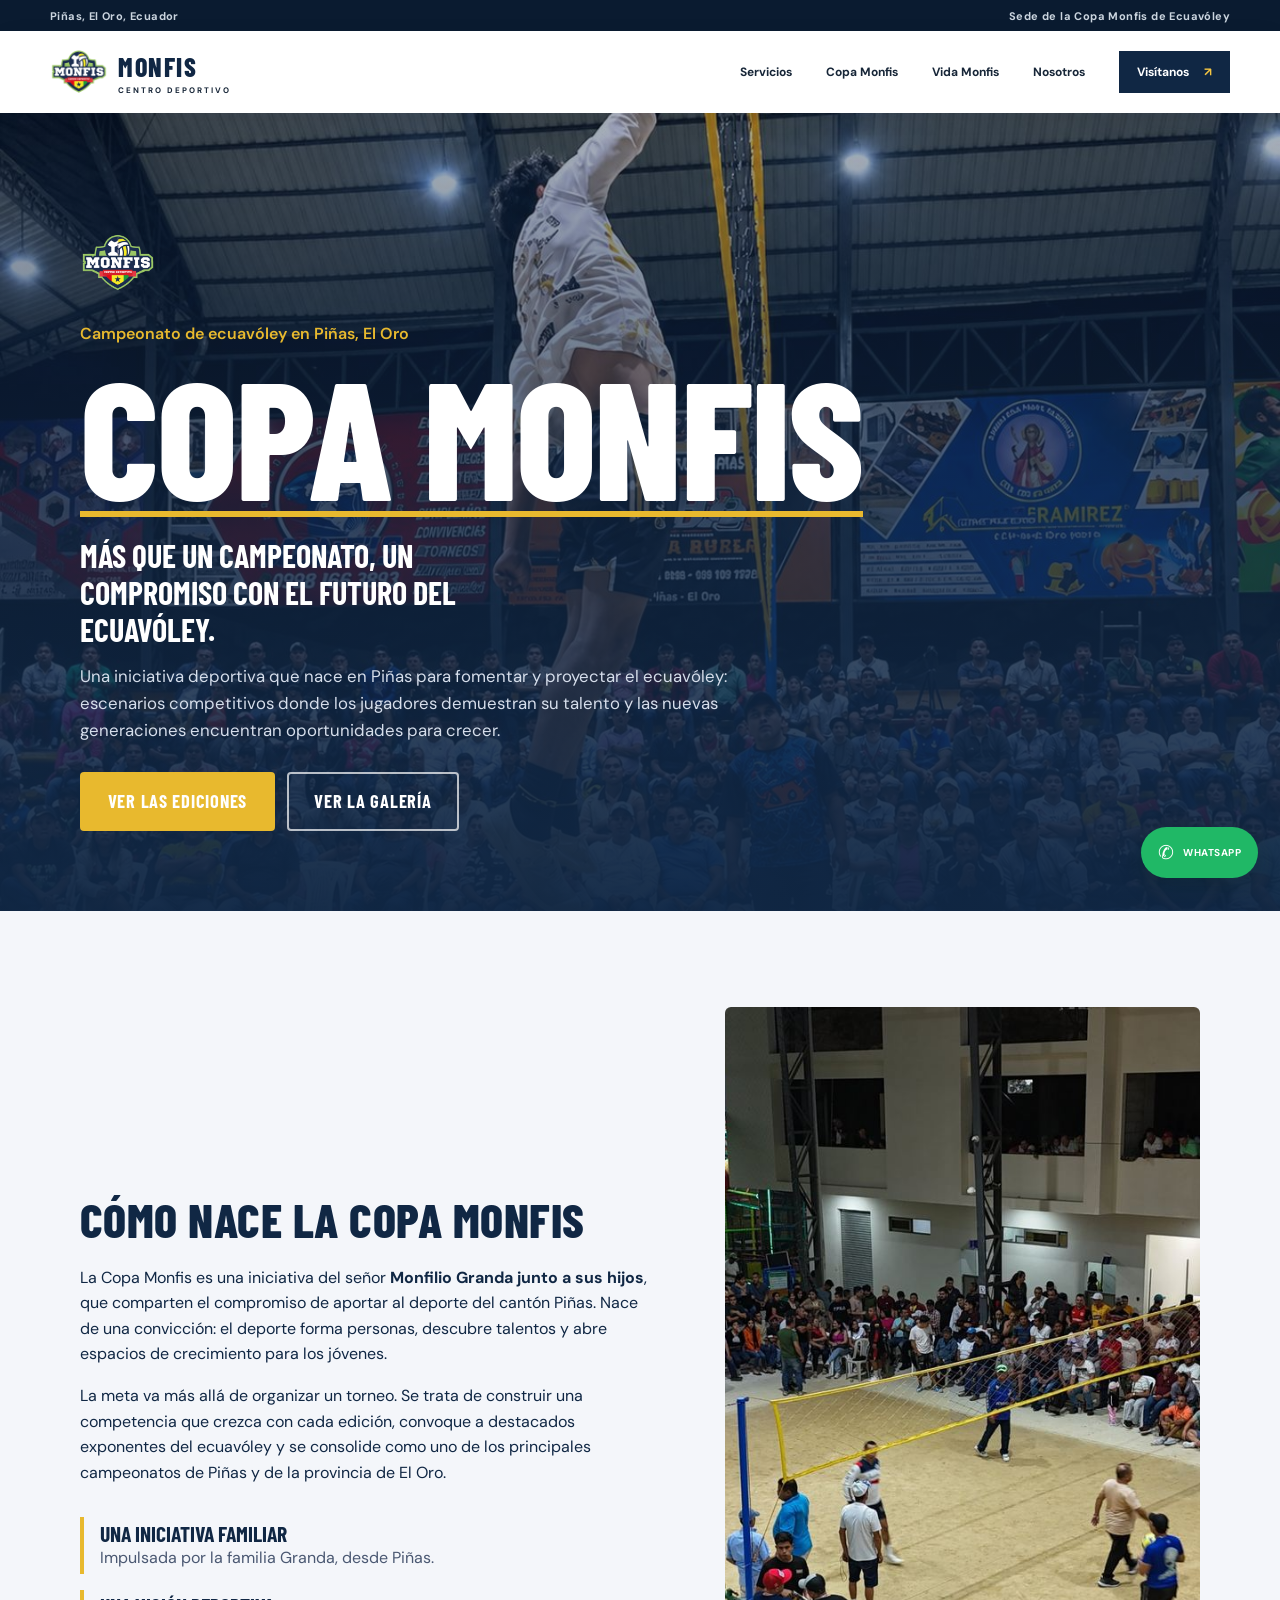
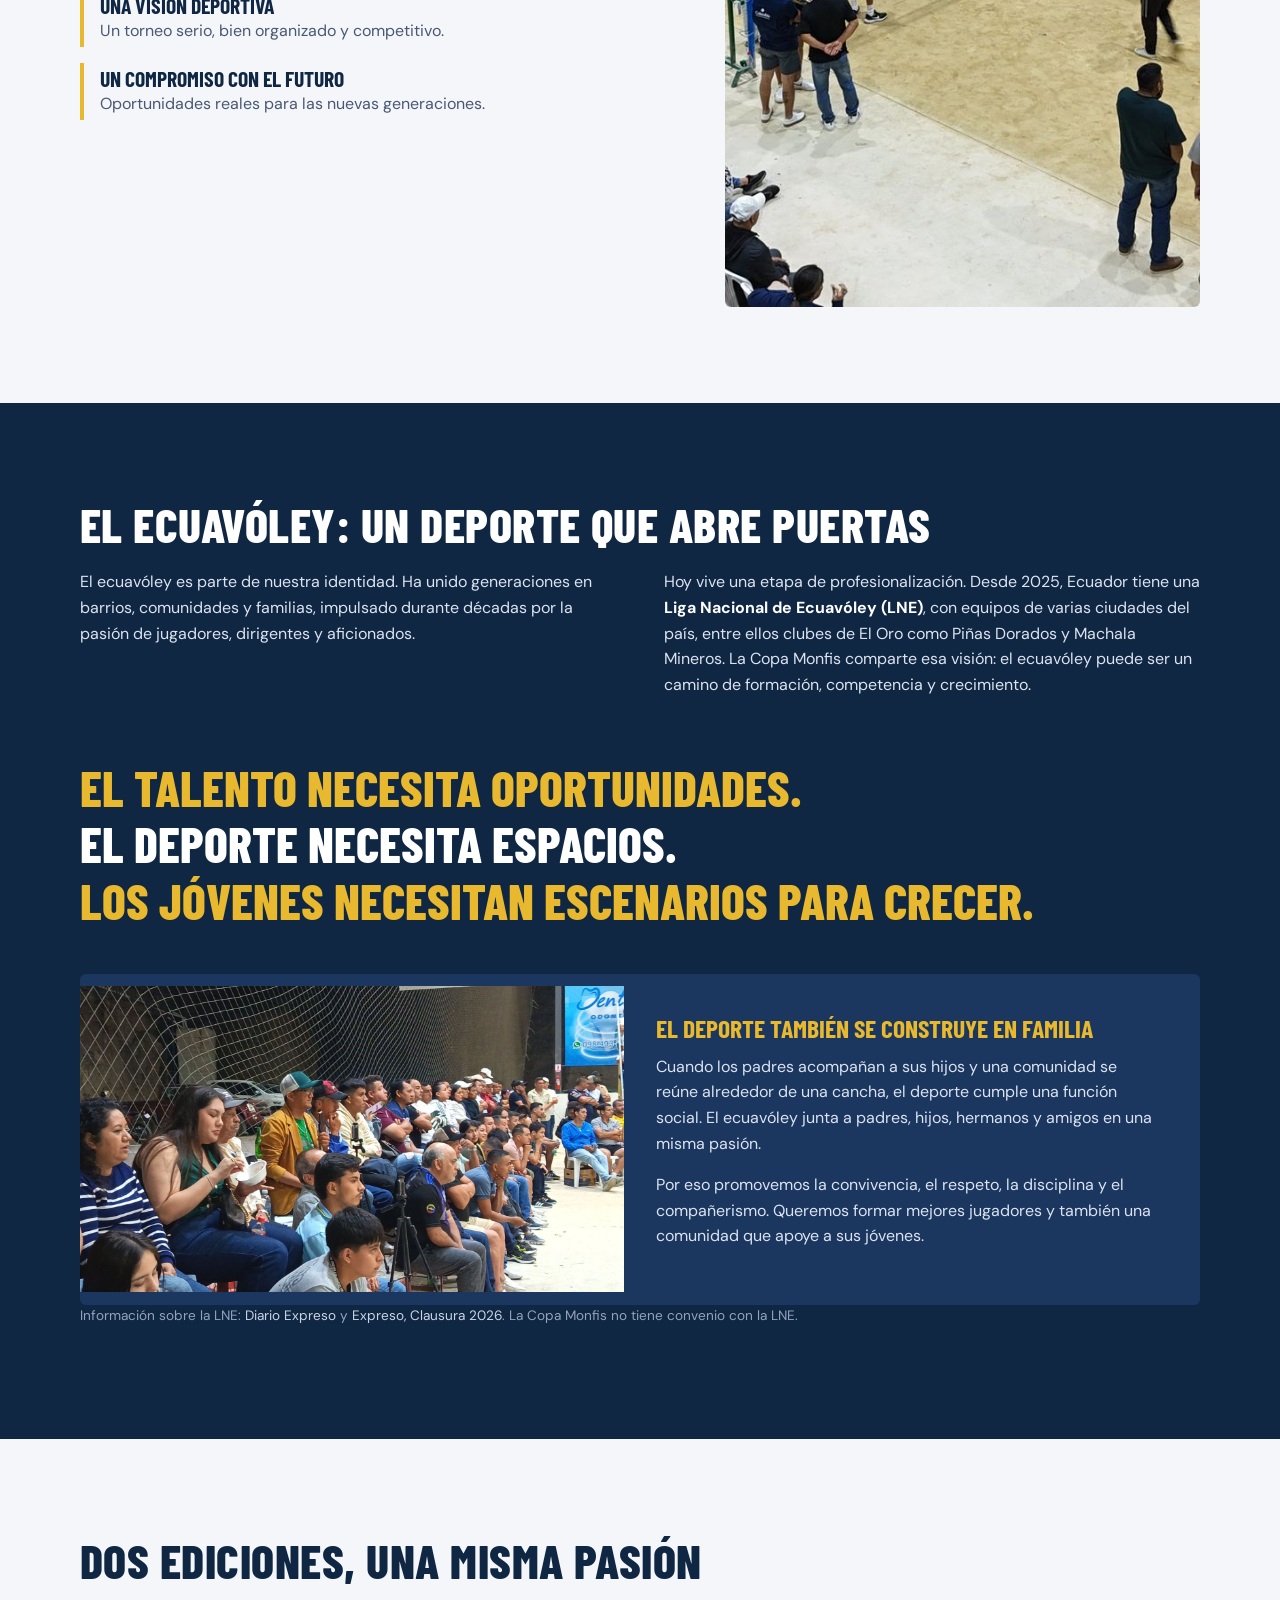
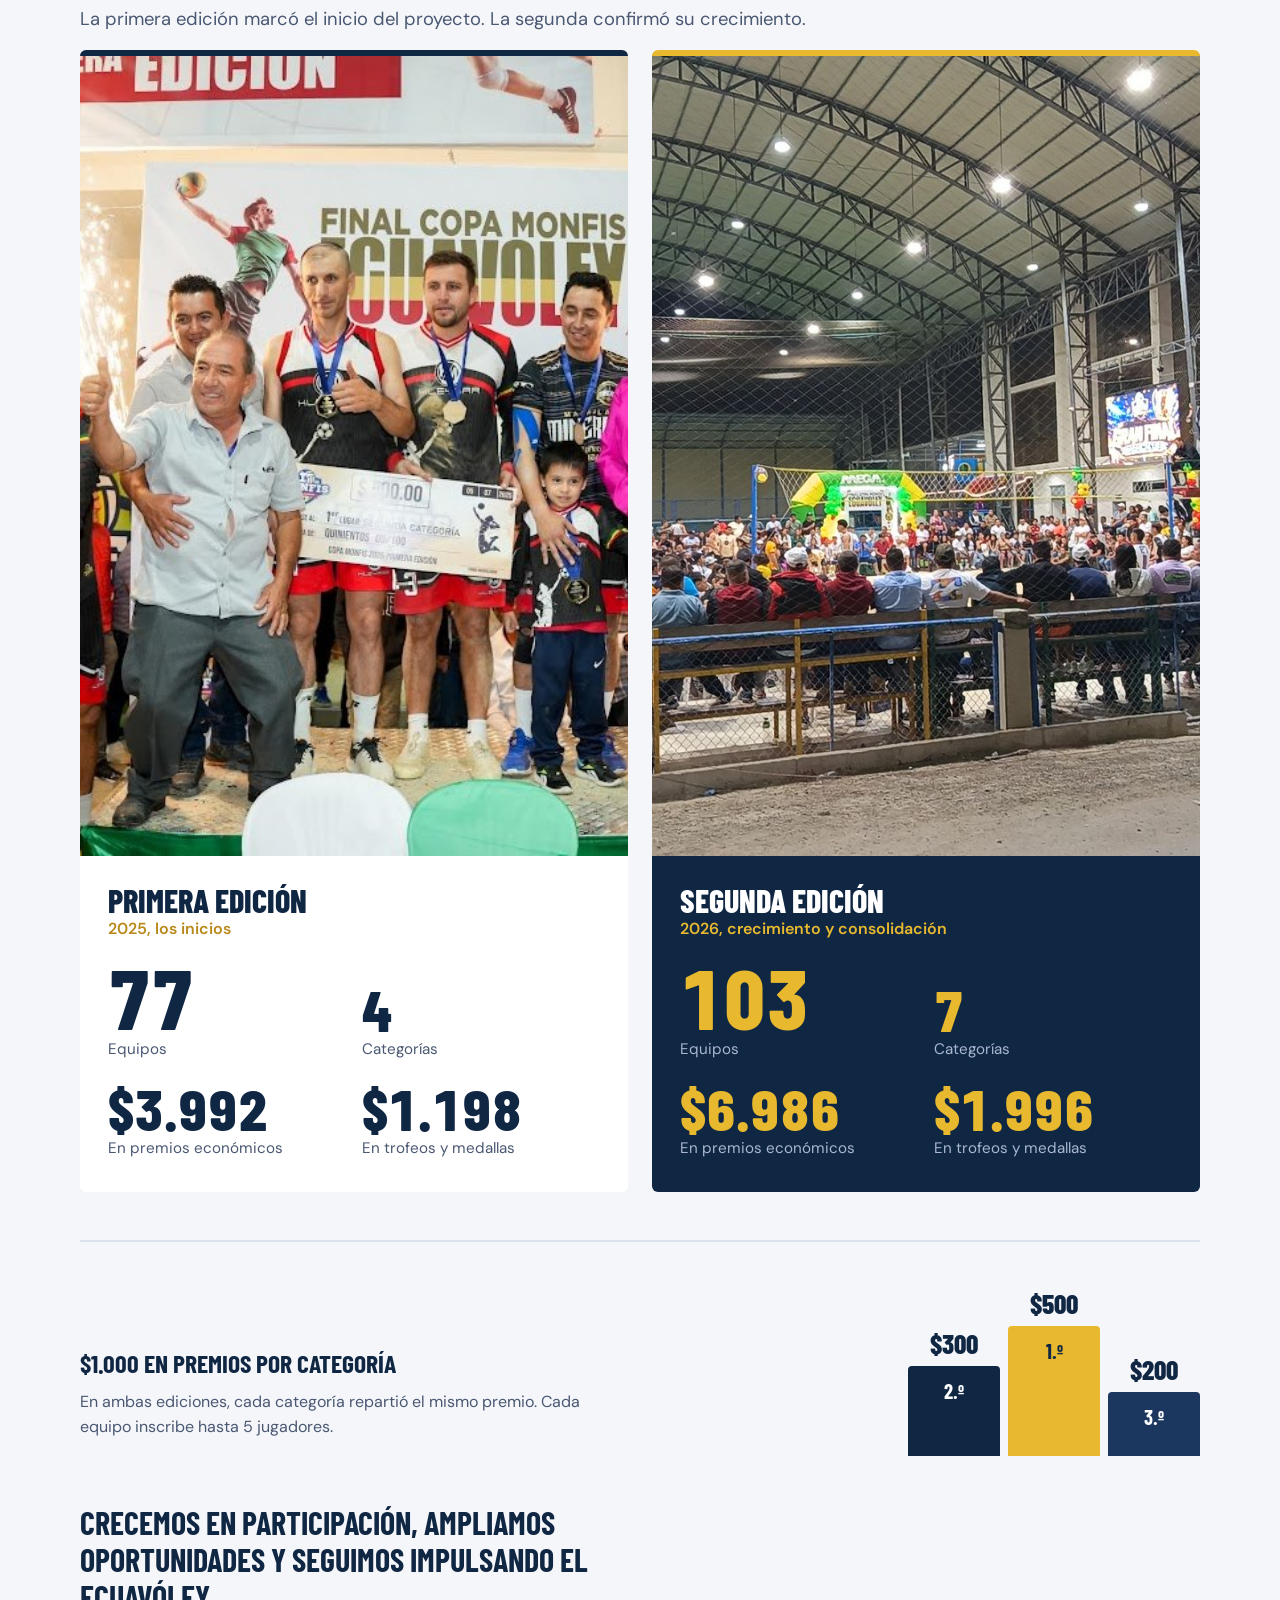
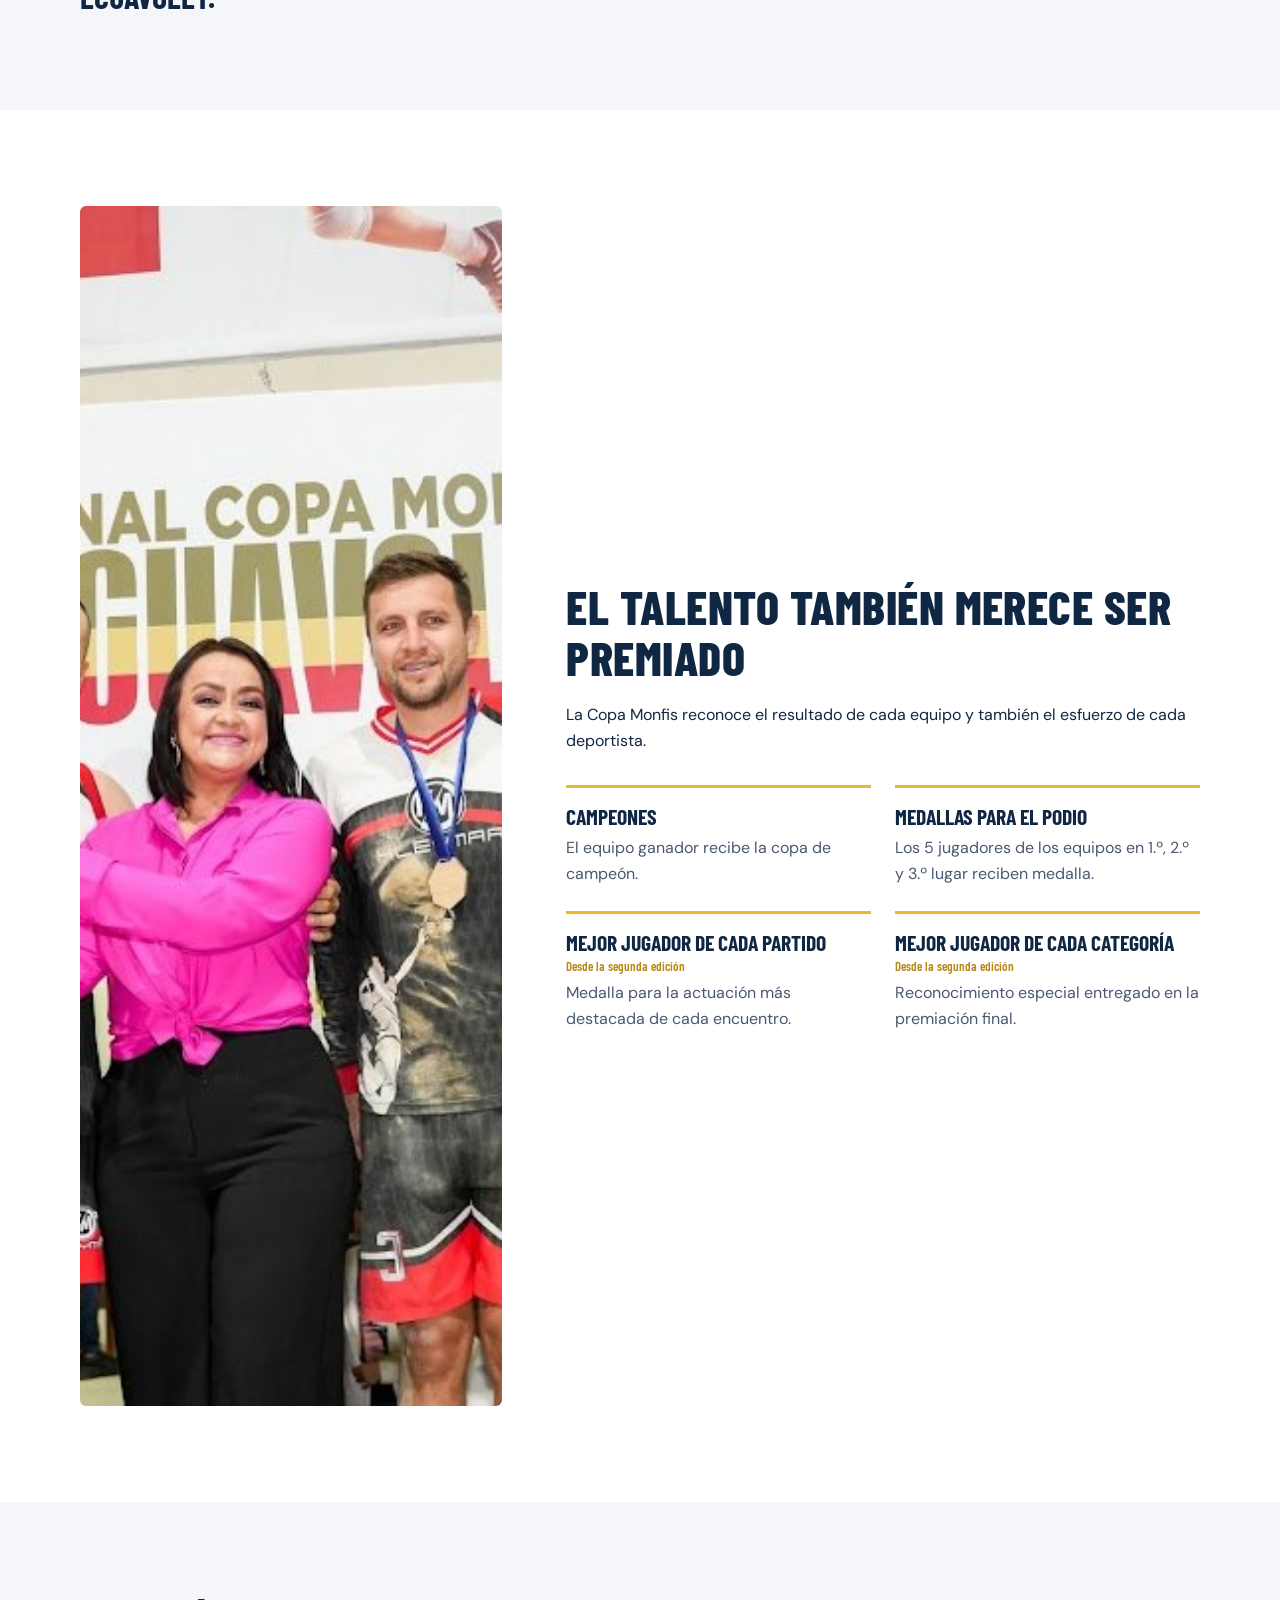
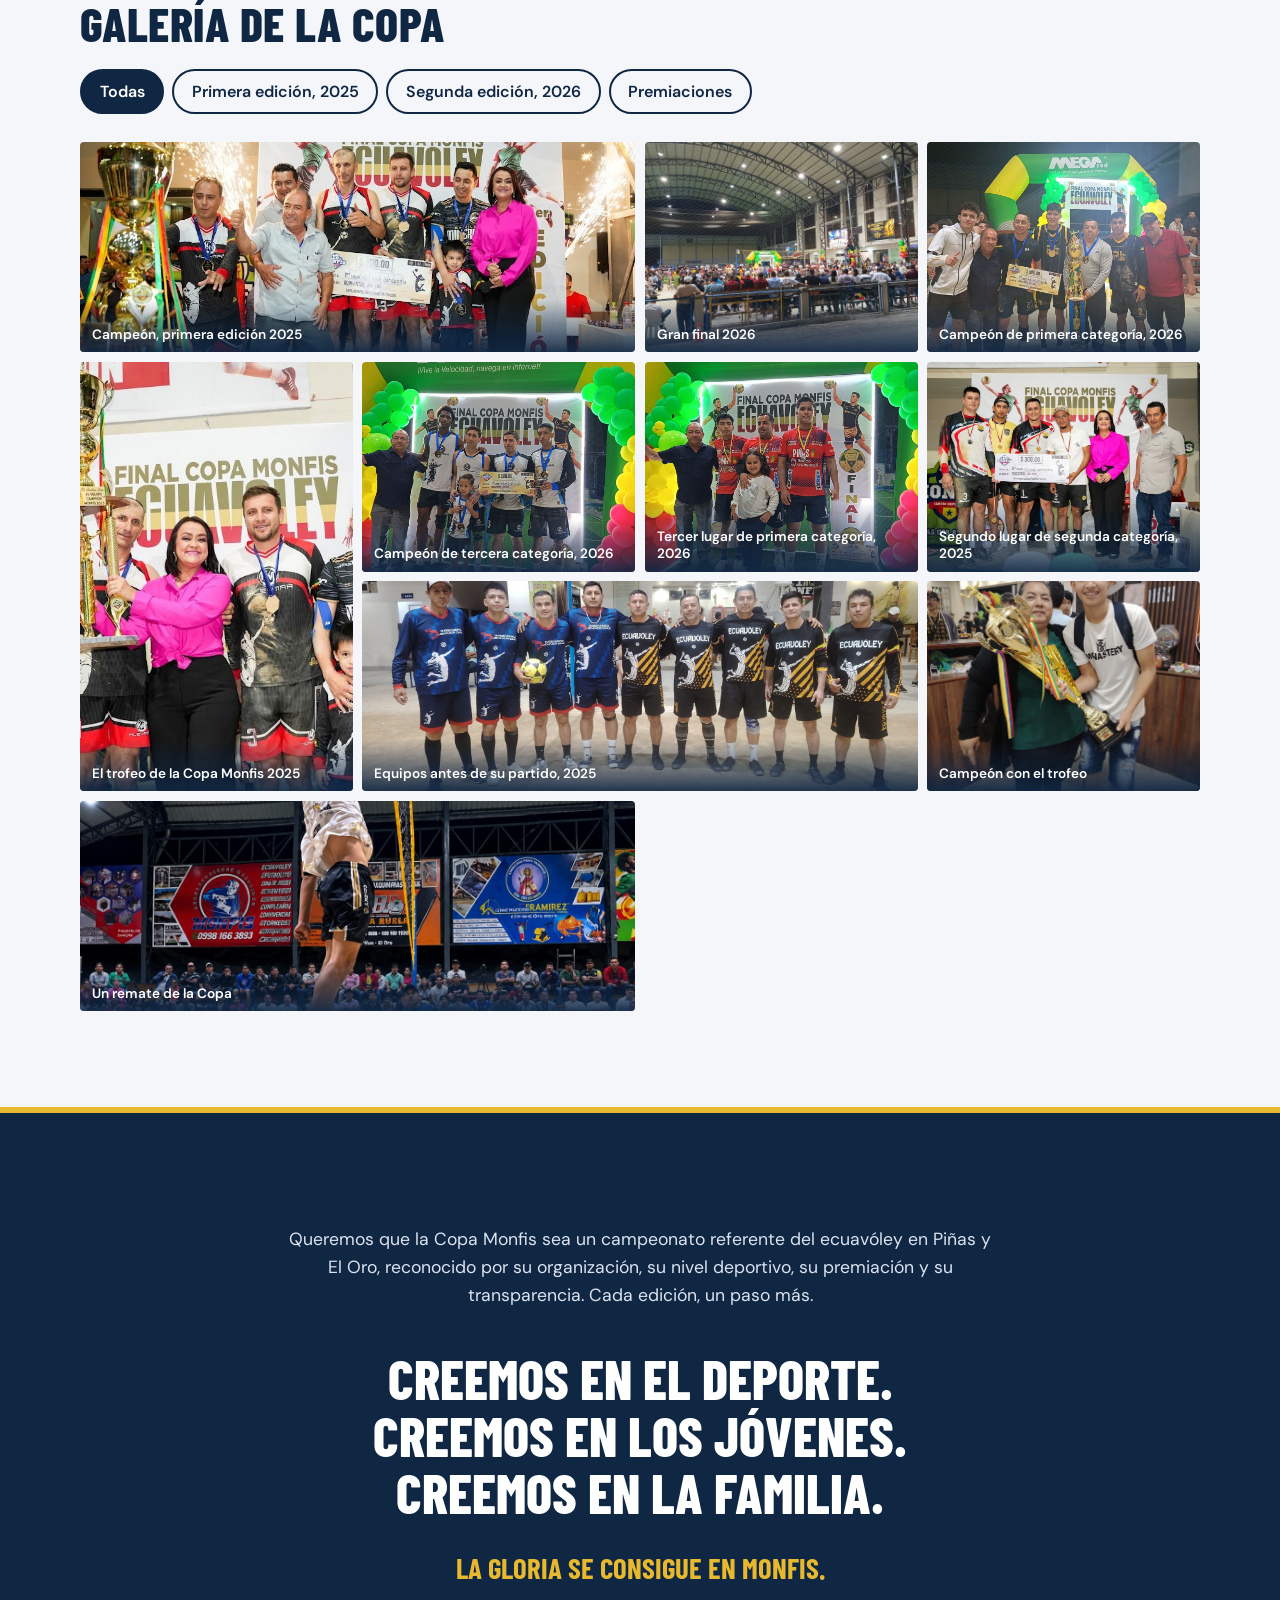
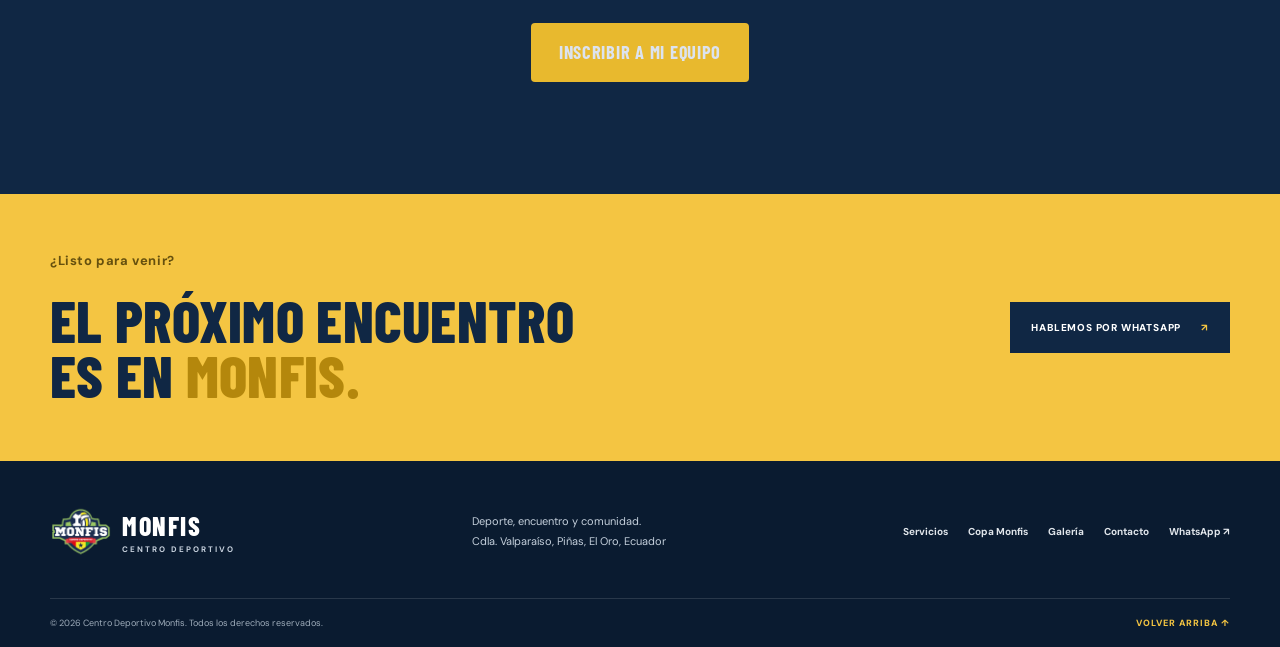
==== copa-monfis.html @ 4ebf6dc3 "Portada con resumen y página propia de la Copa" ====
<!doctype html>
<html lang="es">
<head>
  <meta charset="utf-8">
  <meta name="viewport" content="width=device-width, initial-scale=1">
  <meta name="theme-color" content="#102744">
  <title>Copa Monfis de Ecuavóley | Campeonato de ecuavóley en Piñas, El Oro</title>
  <meta name="description" content="La Copa Monfis es el campeonato de ecuavóley del Centro Deportivo Monfis en Piñas, El Oro: historia, ediciones 2025 y 2026, premios, reconocimientos y galería de campeones.">
  <link rel="canonical" href="https://centrodeportivomonfis.netlify.app/copa-monfis.html">
  <meta property="og:title" content="Copa Monfis de Ecuavóley | Piñas, El Oro">
  <meta property="og:description" content="Más que un campeonato, un compromiso con el futuro del ecuavóley. Historia, ediciones y campeones.">
  <meta property="og:type" content="website">
  <meta property="og:locale" content="es_EC">
  <meta property="og:url" content="https://centrodeportivomonfis.netlify.app/copa-monfis.html">
  <meta property="og:image" content="https://centrodeportivomonfis.netlify.app/assets/og-monfis.jpg">
  <meta property="og:image:width" content="1200">
  <meta property="og:image:height" content="630">
  <meta name="twitter:card" content="summary_large_image">
  <link rel="icon" type="image/png" href="assets/favicon.png">
  <link rel="apple-touch-icon" href="assets/favicon.png">
  <link rel="preconnect" href="https://fonts.googleapis.com">
  <link rel="preconnect" href="https://fonts.gstatic.com" crossorigin>
  <link href="https://fonts.googleapis.com/css2?family=Barlow+Condensed:wght@500;600;700;800&family=DM+Sans:wght@400;500;600;700&display=swap" rel="stylesheet">
  <link rel="stylesheet" href="styles.css">
  <link rel="stylesheet" href="copa.css">
  <script type="application/ld+json">
  {
    "@context": "https://schema.org",
    "@type": "SportsEvent",
    "name": "Copa Monfis de Ecuavóley",
    "sport": "Ecuavóley",
    "url": "https://centrodeportivomonfis.netlify.app/copa-monfis.html",
    "image": "https://centrodeportivomonfis.netlify.app/assets/img/copa-remate.jpg",
    "description": "Campeonato anual de ecuavóley organizado por el Centro Deportivo Monfis en Piñas, El Oro.",
    "organizer": {"@type": "Organization", "name": "Centro Deportivo Monfis", "url": "https://centrodeportivomonfis.netlify.app/"},
    "location": {"@type": "Place", "name": "Centro Deportivo Monfis", "address": {"@type": "PostalAddress", "streetAddress": "Cdla. Valparaíso", "addressLocality": "Piñas", "addressRegion": "El Oro", "addressCountry": "EC"}}
  }
  </script>
</head>
<body>
  <div class="topline"><span>Piñas, El Oro, Ecuador</span><span>Sede de la Copa Monfis de Ecuavóley</span></div>
  <header class="header" id="inicio">
    <a class="brand" href="index.html" aria-label="Centro Deportivo Monfis, inicio">
      <img class="brand-logo" src="assets/logo-monfis.png" alt="Logotipo del Centro Deportivo Monfis" width="58" height="58">
      <span class="brand-copy"><strong>MONFIS</strong><small>CENTRO DEPORTIVO</small></span>
    </a>
    <button class="menu-toggle" aria-label="Abrir menú" aria-expanded="false">☰</button>
    <nav class="nav" aria-label="Navegación principal">
      <a href="index.html#servicios">Servicios</a><a href="copa-monfis.html" aria-current="page">Copa Monfis</a><a href="index.html#galeria">Vida Monfis</a><a href="index.html#nosotros">Nosotros</a><a href="index.html#contacto" class="nav-cta">Visítanos <span>↗</span></a>
    </nav>
  </header>

  <main>
    <!-- =========================================================
         SECCIÓN COPA MONFIS  (reemplaza la sección Copa actual)
         Todo usa clases "cm-" para no chocar con el resto del sitio.
         ========================================================= -->
    <section id="copa" class="cm" aria-labelledby="cm-titulo">

      <!-- PORTADA -->
      <header class="cm-hero">
        <img class="cm-hero__bg" src="assets/img/copa-remate.jpg" alt="Jugador rematando en la Copa Monfis de Ecuavóley" width="1600" height="900" fetchpriority="high">
        <div class="cm-hero__inner cm-wrap">
          <img class="cm-hero__logo" src="assets/logo-monfis.png" alt="Logotipo del Centro Deportivo Monfis" width="96" height="96">
          <p class="cm-hero__place">Campeonato de ecuavóley en Piñas, El Oro</p>
          <h1 id="cm-titulo" class="cm-hero__title">Copa Monfis</h1>
          <p class="cm-hero__motto">Más que un campeonato, un compromiso con el futuro del ecuavóley.</p>
          <p class="cm-hero__intro">Una iniciativa deportiva que nace en Piñas para fomentar y proyectar el ecuavóley: escenarios competitivos donde los jugadores demuestran su talento y las nuevas generaciones encuentran oportunidades para crecer.</p>
          <div class="cm-hero__actions">
            <a class="cm-btn cm-btn--gold" href="#cm-ediciones">Ver las ediciones</a>
            <a class="cm-btn cm-btn--ghost" href="#cm-galeria">Ver la galería</a>
          </div>
        </div>
      </header>

      <!-- NUESTRA HISTORIA -->
      <div class="cm-block cm-block--light">
        <div class="cm-wrap cm-split">
          <div class="cm-split__text">
            <h3 class="cm-h3">Cómo nace la Copa Monfis</h3>
            <p>La Copa Monfis es una iniciativa del señor <strong>Monfilio Granda junto a sus hijos</strong>, que comparten el compromiso de aportar al deporte del cantón Piñas. Nace de una convicción: el deporte forma personas, descubre talentos y abre espacios de crecimiento para los jóvenes.</p>
            <p>La meta va más allá de organizar un torneo. Se trata de construir una competencia que crezca con cada edición, convoque a destacados exponentes del ecuavóley y se consolide como uno de los principales campeonatos de Piñas y de la provincia de El Oro.</p>
            <ul class="cm-pillars">
              <li><span class="cm-pillars__t">Una iniciativa familiar</span>Impulsada por la familia Granda, desde Piñas.</li>
              <li><span class="cm-pillars__t">Una visión deportiva</span>Un torneo serio, bien organizado y competitivo.</li>
              <li><span class="cm-pillars__t">Un compromiso con el futuro</span>Oportunidades reales para las nuevas generaciones.</li>
            </ul>
          </div>
          <figure class="cm-split__media">
            <img src="assets/img/galeria-dron-cancha.jpg" alt="Vista aérea de la cancha del Centro Deportivo Monfis" loading="lazy" width="1200" height="900">
          </figure>
        </div>
      </div>

      <!-- ECUAVÓLEY Y FAMILIA -->
      <div class="cm-block cm-block--navy">
        <div class="cm-wrap">
          <h3 class="cm-h3 cm-h3--onnavy">El ecuavóley: un deporte que abre puertas</h3>
          <div class="cm-cols">
            <p>El ecuavóley es parte de nuestra identidad. Ha unido generaciones en barrios, comunidades y familias, impulsado durante décadas por la pasión de jugadores, dirigentes y aficionados.</p>
            <p>Hoy vive una etapa de profesionalización. Desde 2025, Ecuador tiene una <strong>Liga Nacional de Ecuavóley (LNE)</strong>, con equipos de varias ciudades del país, entre ellos clubes de El Oro como Piñas Dorados y Machala Mineros. La Copa Monfis comparte esa visión: el ecuavóley puede ser un camino de formación, competencia y crecimiento.</p>
          </div>
          <ul class="cm-claims">
            <li>El talento necesita oportunidades.</li>
            <li>El deporte necesita espacios.</li>
            <li>Los jóvenes necesitan escenarios para crecer.</li>
          </ul>

          <div class="cm-family">
            <figure class="cm-family__media">
              <img src="assets/img/vida-hinchas-primera-fila.jpg" alt="Hinchas en primera fila siguiendo atentos la final" loading="lazy" width="1200" height="800">
            </figure>
            <div class="cm-family__text">
              <h4 class="cm-h4">El deporte también se construye en familia</h4>
              <p>Cuando los padres acompañan a sus hijos y una comunidad se reúne alrededor de una cancha, el deporte cumple una función social. El ecuavóley junta a padres, hijos, hermanos y amigos en una misma pasión.</p>
              <p>Por eso promovemos la convivencia, el respeto, la disciplina y el compañerismo. Queremos formar mejores jugadores y también una comunidad que apoye a sus jóvenes.</p>
            </div>
          </div>

          <p class="cm-sources">Información sobre la LNE: <a href="https://www.expreso.ec/deportes/primera-edicion-liga-nacional-ecuavoley-inicia-16-equipos-competencia-244273.html" target="_blank" rel="noopener">Diario Expreso</a> y <a href="https://www.expreso.ec/deportes/liga-nacional-ecuavoley-jueves-inicia-torneo-clausura-2026-machala-290887.html" target="_blank" rel="noopener">Expreso, Clausura 2026</a>. La Copa Monfis no tiene convenio con la LNE.</p>
        </div>
      </div>

      <!-- EDICIONES Y CRECIMIENTO -->
      <div class="cm-block cm-block--light" id="cm-ediciones">
        <div class="cm-wrap">
          <h3 class="cm-h3">Dos ediciones, una misma pasión</h3>
          <p class="cm-lede">La primera edición marcó el inicio del proyecto. La segunda confirmó su crecimiento.</p>

          <div class="cm-board">
            <article class="cm-ed">
              <img class="cm-ed__img" src="assets/img/copa2025-campeon.jpg" alt="Equipo campeón de la primera edición celebrando con el cheque de 500 dólares" loading="lazy" width="1200" height="800">
              <div class="cm-ed__body">
                <h4 class="cm-ed__name">Primera edición</h4>
                <p class="cm-ed__tag">2025, los inicios</p>
                <dl class="cm-stats">
                  <div><dt>Equipos</dt><dd data-count="77">77</dd></div>
                  <div><dt>Categorías</dt><dd data-count="4">4</dd></div>
                  <div><dt>En premios económicos</dt><dd data-count="4000" data-prefix="$">$4.000</dd></div>
                  <div><dt>En trofeos y medallas</dt><dd data-count="1200" data-prefix="$">$1.200</dd></div>
                </dl>
              </div>
            </article>

            <article class="cm-ed cm-ed--second">
              <img class="cm-ed__img" src="assets/img/vida-gran-final-2026.jpg" alt="Tribunas llenas en la gran final de la Copa Monfis 2026" loading="lazy" width="1200" height="800">
              <div class="cm-ed__body">
                <h4 class="cm-ed__name">Segunda edición</h4>
                <p class="cm-ed__tag">2026, crecimiento y consolidación</p>
                <dl class="cm-stats">
                  <div><dt>Equipos</dt><dd data-count="103">103</dd></div>
                  <div><dt>Categorías</dt><dd data-count="7">7</dd></div>
                  <div><dt>En premios económicos</dt><dd data-count="7000" data-prefix="$">$7.000</dd></div>
                  <div><dt>En trofeos y medallas</dt><dd data-count="2000" data-prefix="$">$2.000</dd></div>
                </dl>
              </div>
            </article>
          </div>

          <div class="cm-prize">
            <div class="cm-prize__text">
              <h4 class="cm-h4">$1.000 en premios por categoría</h4>
              <p>En ambas ediciones, cada categoría repartió el mismo premio. Cada equipo inscribe hasta 5 jugadores.</p>
            </div>
            <ol class="cm-podium" aria-label="Premios por categoría">
              <li class="cm-podium__2"><span class="cm-podium__amt">$300</span><span class="cm-podium__bar">2.º</span></li>
              <li class="cm-podium__1"><span class="cm-podium__amt">$500</span><span class="cm-podium__bar">1.º</span></li>
              <li class="cm-podium__3"><span class="cm-podium__amt">$200</span><span class="cm-podium__bar">3.º</span></li>
            </ol>
          </div>

          <p class="cm-closing-line">Crecemos en participación, ampliamos oportunidades y seguimos impulsando el ecuavóley.</p>
        </div>
      </div>

      <!-- RECONOCIMIENTOS -->
      <div class="cm-block cm-block--white">
        <div class="cm-wrap cm-split cm-split--rev">
          <figure class="cm-split__media">
            <img src="assets/img/copa2025-trofeo.jpg" alt="Campeones de la primera edición levantando el trofeo de la Copa Monfis" loading="lazy" width="1000" height="1200">
          </figure>
          <div class="cm-split__text">
            <h3 class="cm-h3">El talento también merece ser premiado</h3>
            <p>La Copa Monfis reconoce el resultado de cada equipo y también el esfuerzo de cada deportista.</p>
            <ul class="cm-awards">
              <li><h4>Campeones</h4><p>El equipo ganador recibe la copa de campeón.</p></li>
              <li><h4>Medallas para el podio</h4><p>Los 5 jugadores de los equipos en 1.º, 2.º y 3.º lugar reciben medalla.</p></li>
              <li><h4>Mejor jugador de cada partido <span class="cm-new">Desde la segunda edición</span></h4><p>Medalla para la actuación más destacada de cada encuentro.</p></li>
              <li><h4>Mejor jugador de cada categoría <span class="cm-new">Desde la segunda edición</span></h4><p>Reconocimiento especial entregado en la premiación final.</p></li>
            </ul>
          </div>
        </div>
      </div>

      <!-- GALERÍA -->
      <div class="cm-block cm-block--light" id="cm-galeria">
        <div class="cm-wrap">
          <h3 class="cm-h3">Galería de la Copa</h3>
          <div class="cm-filters" role="group" aria-label="Filtrar fotos">
            <button type="button" class="cm-filter is-active" data-filter="todas" aria-pressed="true">Todas</button>
            <button type="button" class="cm-filter" data-filter="primera" aria-pressed="false">Primera edición, 2025</button>
            <button type="button" class="cm-filter" data-filter="segunda" aria-pressed="false">Segunda edición, 2026</button>
            <button type="button" class="cm-filter" data-filter="premiacion" aria-pressed="false">Premiaciones</button>
          </div>
          <ul class="cm-gallery">
            <li data-tags="primera premiacion" class="cm-g--wide"><button type="button" class="cm-g"><img src="assets/img/copa2025-campeon.jpg" alt="Equipo campeón de la primera edición celebrando con el cheque de 500 dólares" loading="lazy"><span class="cm-g__cap">Campeón, primera edición 2025</span></button></li>
            <li data-tags="segunda"><button type="button" class="cm-g"><img src="assets/img/vida-gran-final-2026.jpg" alt="Tribunas llenas en la gran final de la Copa Monfis 2026" loading="lazy"><span class="cm-g__cap">Gran final 2026</span></button></li>
            <li data-tags="segunda premiacion"><button type="button" class="cm-g"><img src="assets/img/copa-campeon-primera.jpg" alt="Equipo campeón de primera categoría con el trofeo y el premio de 500 dólares" loading="lazy"><span class="cm-g__cap">Campeón de primera categoría, 2026</span></button></li>
            <li data-tags="primera premiacion" class="cm-g--tall"><button type="button" class="cm-g"><img src="assets/img/copa2025-trofeo.jpg" alt="Campeones de la primera edición levantando el trofeo de la Copa Monfis" loading="lazy"><span class="cm-g__cap">El trofeo de la Copa Monfis 2025</span></button></li>
            <li data-tags="segunda premiacion"><button type="button" class="cm-g"><img src="assets/img/copa-campeon-tercera.jpg" alt="Equipo campeón de tercera categoría con medallas y premio" loading="lazy"><span class="cm-g__cap">Campeón de tercera categoría, 2026</span></button></li>
            <li data-tags="segunda premiacion"><button type="button" class="cm-g"><img src="assets/img/copa-tercer-lugar.jpg" alt="Equipo de tercer lugar de primera categoría con sus medallas" loading="lazy"><span class="cm-g__cap">Tercer lugar de primera categoría, 2026</span></button></li>
            <li data-tags="primera premiacion"><button type="button" class="cm-g"><img src="assets/img/copa2025-segundo-segunda.jpg" alt="Equipo de segundo lugar de segunda categoría con su premio de 300 dólares" loading="lazy"><span class="cm-g__cap">Segundo lugar de segunda categoría, 2025</span></button></li>
            <li data-tags="primera" class="cm-g--wide"><button type="button" class="cm-g"><img src="assets/img/galeria-equipos.jpg" alt="Dos equipos de ecuavóley posando antes de su partido en la primera edición de la Copa Monfis" loading="lazy"><span class="cm-g__cap">Equipos antes de su partido, 2025</span></button></li>
            <li data-tags="premiacion"><button type="button" class="cm-g"><img src="assets/img/galeria-trofeo.jpg" alt="Campeón celebrando con el trofeo de la Copa Monfis" loading="lazy"><span class="cm-g__cap">Campeón con el trofeo</span></button></li>
            <li data-tags="" class="cm-g--wide"><button type="button" class="cm-g"><img src="assets/img/copa-remate.jpg" alt="Jugador rematando en la Copa Monfis de Ecuavóley" loading="lazy"><span class="cm-g__cap">Un remate de la Copa</span></button></li>
          </ul>
        </div>
      </div>

      <!-- VISIÓN Y CIERRE -->
      <footer class="cm-end">
        <div class="cm-wrap">
          <p class="cm-end__vision">Queremos que la Copa Monfis sea un campeonato referente del ecuavóley en Piñas y El Oro, reconocido por su organización, su nivel deportivo, su premiación y su transparencia. Cada edición, un paso más.</p>
          <p class="cm-end__creed"><span>Creemos en el deporte.</span> <span>Creemos en los jóvenes.</span> <span>Creemos en la familia.</span></p>
          <p class="cm-end__tagline">La gloria se consigue en Monfis.</p>
          <a class="cm-btn cm-btn--gold" href="https://wa.me/593988308798?text=Hola%20Monfis%2C%20quiero%20inscribir%20a%20mi%20equipo%20en%20la%20pr%C3%B3xima%20Copa%20Monfis%20de%20Ecuav%C3%B3ley." target="_blank" rel="noopener">Inscribir a mi equipo</a>
        </div>
      </footer>

      <!-- Visor de fotos -->
      <dialog class="cm-lightbox" aria-label="Foto ampliada">
        <img class="cm-lightbox__img" src="" alt="">
        <p class="cm-lightbox__cap"></p>
        <button type="button" class="cm-lb-btn cm-lb-close" aria-label="Cerrar">&times;</button>
        <button type="button" class="cm-lb-btn cm-lb-prev" aria-label="Foto anterior">&#8249;</button>
        <button type="button" class="cm-lb-btn cm-lb-next" aria-label="Foto siguiente">&#8250;</button>
      </dialog>
    </section>
    <!-- ============ FIN SECCIÓN COPA MONFIS ============ -->


    <section class="cta-strip"><div class="wrap cta-inner"><div><div class="section-kicker">¿Listo para venir?</div><h2>EL PRÓXIMO ENCUENTRO<br>ES EN <em>MONFIS.</em></h2></div><a class="btn btn-dark" href="https://wa.me/593988308798?text=Hola%20Monfis%2C%20quiero%20planificar%20mi%20visita." target="_blank" rel="noopener">HABLEMOS POR WHATSAPP <span>↗</span></a></div></section>

  </main>

  <footer class="footer"><div class="footer-main wrap"><a class="brand brand-footer" href="index.html"><img class="brand-logo" src="assets/logo-monfis.png" alt="Logotipo del Centro Deportivo Monfis" width="62" height="62"><span class="brand-copy"><strong>MONFIS</strong><small>CENTRO DEPORTIVO</small></span></a><p>Deporte, encuentro y comunidad.<br>Cdla. Valparaíso, Piñas, El Oro, Ecuador</p><div class="footer-links"><a href="index.html#servicios">Servicios</a><a href="copa-monfis.html">Copa Monfis</a><a href="index.html#galeria">Galería</a><a href="index.html#contacto">Contacto</a><a href="https://wa.me/593988308798" target="_blank" rel="noopener">WhatsApp ↗</a></div></div><div class="footer-bottom wrap"><span>© <span id="year">2026</span> Centro Deportivo Monfis. Todos los derechos reservados.</span><a href="#inicio">VOLVER ARRIBA ↑</a></div></footer>
  <a class="floating-whatsapp" href="https://wa.me/593988308798?text=Hola%20Monfis%2C%20quiero%20informaci%C3%B3n." target="_blank" rel="noopener" aria-label="Escribir a Monfis por WhatsApp"><span>✆</span><b>WHATSAPP</b></a>

  <dialog class="lightbox" aria-label="Foto ampliada">
    <img src="" alt="">
    <button class="lb-close" aria-label="Cerrar">×</button>
    <button class="lb-prev" aria-label="Foto anterior">‹</button>
    <button class="lb-next" aria-label="Foto siguiente">›</button>
  </dialog>
  <script src="script.js"></script>
  <script src="copa.js"></script>
</body>
</html>
---- styles.css ----
:root{--navy:#102744;--navy2:#0a1b30;--yellow:#f4c542;--cream:#f4f2ec;--ink:#172638;--muted:#66717c;--white:#fff;--line:#d9dcd9;--display:"Barlow Condensed",Impact,sans-serif;--body:"DM Sans",Arial,sans-serif}
*{box-sizing:border-box}html{scroll-behavior:smooth;scroll-padding-top:88px}body{margin:0;font-family:var(--body);color:var(--ink);background:var(--cream)}a{color:inherit;text-decoration:none}button{font:inherit}.wrap{width:min(1180px,calc(100% - 48px));margin-inline:auto}.topline{height:31px;padding:0 max(24px,calc((100% - 1180px)/2));background:var(--navy2);color:#cbd5df;display:flex;align-items:center;justify-content:space-between;font-size:9px;letter-spacing:1.6px;font-weight:700}.header{height:82px;padding:0 max(24px,calc((100% - 1180px)/2));display:flex;align-items:center;justify-content:space-between;background:#fff;position:sticky;top:0;z-index:20;box-shadow:0 5px 25px #1027440a}.brand{display:flex;align-items:center;gap:10px}.brand-mark{width:43px;height:43px;background:var(--yellow);color:var(--navy);display:grid;place-items:center;font:800 26px var(--display);position:relative;transform:skew(-5deg)}.brand-mark span{font-size:14px;position:absolute;right:4px;top:2px}.brand-copy{display:flex;flex-direction:column;line-height:1}.brand-copy strong{font:800 26px var(--display);letter-spacing:1.5px;color:var(--navy)}.brand-copy small{font-size:8px;letter-spacing:2px;font-weight:700;margin-top:4px}.nav{display:flex;align-items:center;gap:34px;font-size:12px;font-weight:700}.nav>a:not(.nav-cta){transition:color .2s}.nav>a:hover{color:#b27d00}.nav-cta{background:var(--navy);color:#fff;padding:13px 18px}.nav-cta span{color:var(--yellow);margin-left:12px}.menu-toggle{display:none;border:0;background:none;font-size:25px;color:var(--navy)}
.hero{min-height:640px;position:relative;background:var(--navy);color:#fff;display:flex;align-items:center;overflow:hidden}.hero-shade{position:absolute;inset:0;background:linear-gradient(90deg,rgba(7,22,40,.94) 0%,rgba(9,27,48,.78) 46%,rgba(9,27,48,.18) 100%),linear-gradient(0deg,rgba(7,22,40,.45),transparent 45%)}.hero-content{position:relative;padding-top:45px;padding-bottom:80px}.eyebrow,.section-kicker{font-size:10px;font-weight:700;letter-spacing:2.2px}.eyebrow{display:flex;align-items:center;gap:12px;color:var(--yellow)}.eyebrow-line{height:2px;width:32px;background:var(--yellow)}h1,h2,h3,p{margin-top:0}.hero h1{font:800 clamp(56px,8vw,104px)/.91 var(--display);letter-spacing:.5px;margin:27px 0 24px;max-width:850px}.hero h1 em,h2 em{font-style:normal;color:var(--yellow)}.hero-content>p{max-width:520px;color:#e0e6ed;line-height:1.8;font-size:15px}.hero-actions{display:flex;gap:12px;flex-wrap:wrap;margin-top:30px}.btn{min-height:51px;padding:0 21px;display:inline-flex;align-items:center;justify-content:center;gap:20px;font-size:10px;font-weight:800;letter-spacing:.8px;transition:transform .2s,background .2s}.btn:hover{transform:translateY(-3px)}.btn-yellow{background:var(--yellow);color:var(--navy)}.btn-yellow:hover{background:#ffd85e}.btn-ghost{border:1px solid #ffffff70;color:#fff}.btn-ghost span{color:var(--yellow)}.hero-note{display:flex;align-items:center;gap:10px;font-size:11px;color:#d7e0e9;margin-top:42px}.pulse{height:7px;width:7px;border-radius:50%;background:var(--yellow);box-shadow:0 0 0 5px #f4c54228}.ticker{overflow:hidden;background:var(--yellow);color:var(--navy);white-space:nowrap;padding:17px 0;font:700 17px var(--display);letter-spacing:1.5px}.ticker div{width:max-content;animation:marquee 28s linear infinite}.ticker b{padding:0 32px}@keyframes marquee{to{transform:translateX(-30%)}}.section{padding-top:104px;padding-bottom:104px}.section-kicker{color:#8a6a12;margin-bottom:23px}.intro-grid{display:grid;grid-template-columns:1fr 1fr;gap:70px;align-items:start}.intro h2,.section-head h2,.contact h2,.cta-inner h2{font:800 clamp(42px,5.4vw,68px)/.94 var(--display);letter-spacing:.3px;color:var(--navy);margin:0}.intro-text{max-width:510px}.lead{font-size:20px;line-height:1.5;font-weight:700;color:var(--navy)}.intro-text p:not(.lead){color:var(--muted);font-size:14px;line-height:1.9}.text-link{display:inline-flex;gap:25px;border-bottom:2px solid var(--yellow);padding:12px 0 9px;font-size:10px;letter-spacing:1px;font-weight:800;margin-top:8px}.text-link span{color:#9a7200}.value-row{margin-top:72px;padding-top:25px;border-top:1px solid var(--line);display:grid;grid-template-columns:repeat(3,1fr);gap:20px}.value-row div{display:flex;flex-direction:column;gap:7px}.value-row strong{font:700 23px var(--display);color:var(--navy);letter-spacing:.8px}.value-row span{font-size:12px;color:var(--muted)}.services{background:#e9e9e3}.section-head{display:flex;justify-content:space-between;align-items:end;gap:45px;margin-bottom:43px}.section-head h2 em,.contact h2 em,.cta-inner h2 em{color:#b4870c}.section-head>p{max-width:330px;color:var(--muted);font-size:13px;line-height:1.8;margin-bottom:3px}.service-grid{display:grid;grid-template-columns:repeat(3,1fr);gap:17px}.service-card{background:#fff;min-width:0;transition:transform .25s,box-shadow .25s}.service-card:hover{transform:translateY(-5px);box-shadow:0 15px 35px #10274414}.service-photo{height:220px;position:relative;background-size:cover;background-position:center;overflow:hidden}.service-photo:after{content:"";position:absolute;inset:0;background:linear-gradient(0deg,#091b30a6,transparent 55%)}.photo-tag{position:absolute;z-index:1;left:17px;bottom:17px;color:var(--yellow);font-size:9px;font-weight:800;letter-spacing:1.2px}.service-info{min-height:118px;padding:21px;display:flex;justify-content:space-between;align-items:center;gap:12px}.service-info h3{font:700 24px/.95 var(--display);letter-spacing:.5px;color:var(--navy);margin-bottom:9px}.service-info p{font-size:11px;line-height:1.65;color:var(--muted);margin:0;max-width:230px}.round-arrow{flex-shrink:0;width:39px;height:39px;border:1px solid #d7dce0;display:grid;place-items:center;color:var(--navy);font-size:18px;transition:all .2s}.round-arrow:hover{background:var(--yellow);border-color:var(--yellow)}.feature-content .section-kicker{color:var(--yellow)}.cta-strip{background:var(--yellow);padding:58px 0}.cta-inner{display:flex;align-items:center;justify-content:space-between;gap:30px}.cta-inner .section-kicker{color:#65500e}.cta-inner h2{font-size:clamp(37px,4.7vw,59px)}.btn-dark{background:var(--navy);color:#fff}.btn-dark span{color:var(--yellow)}.contact{display:grid;grid-template-columns:1fr .86fr;gap:90px}.contact-copy>p{max-width:440px;color:var(--muted);font-size:14px;line-height:1.8;margin:25px 0 34px}.contact-line{display:flex;gap:15px;align-items:center;margin-top:22px}.contact-icon{width:42px;height:42px;border:1px solid var(--line);display:grid;place-items:center;font-size:18px;color:#a57b06}.contact-line div{display:flex;flex-direction:column;gap:5px}.contact-line small{font-size:9px;letter-spacing:1.3px;font-weight:800;color:#7d858c}.contact-line a,.contact-line strong{font-size:13px;font-weight:700;color:var(--navy)}.contact-line strong{font-weight:600}.contact-panel{background:#fff;padding:34px;box-shadow:0 18px 55px #1027440b;align-self:center}.panel-top{display:flex;align-items:center;gap:9px;font-size:9px;letter-spacing:1.5px;font-weight:800;color:#7b858c}.panel-dot{height:7px;width:7px;background:#39a66a;border-radius:50%}.contact-panel h3{font:700 31px/.98 var(--display);color:var(--navy);margin:25px 0 10px}.contact-panel>p{font-size:12px;line-height:1.7;color:var(--muted)}.quick-options{margin-top:22px}.quick-options button{width:100%;border:0;border-top:1px solid #e4e6e5;background:transparent;text-align:left;padding:15px 0;display:flex;justify-content:space-between;align-items:center;font-size:12px;font-weight:700;color:var(--navy);cursor:pointer;transition:padding .2s,color .2s}.quick-options button:last-child{border-bottom:1px solid #e4e6e5}.quick-options button span{color:#a77b00;font-size:17px}.quick-options button:hover{padding-left:7px;color:#987000}.panel-foot{font-size:8px;letter-spacing:1.3px;font-weight:800;color:#7d858c;margin-top:22px}.footer{background:var(--navy2);color:#fff;padding:40px 0 18px}.footer-main{display:flex;align-items:center;justify-content:space-between;gap:25px;padding-bottom:35px}.brand-footer .brand-copy strong{color:#fff}.brand-footer .brand-copy small{color:#c7d1dd}.footer-main>p{font-size:11px;line-height:1.8;color:#c5d0dc;margin:0}.footer-links{display:flex;gap:20px;flex-wrap:wrap;font-size:10px;font-weight:700;color:#e1e6eb}.footer-links a:hover{color:var(--yellow)}.footer-bottom{border-top:1px solid #ffffff20;padding-top:18px;display:flex;justify-content:space-between;gap:15px;color:#9eacba;font-size:9px}.footer-bottom a{color:var(--yellow);font-weight:800;letter-spacing:1px}.floating-whatsapp{position:fixed;right:22px;bottom:22px;z-index:30;display:flex;align-items:center;gap:9px;background:#20b866;color:#fff;border-radius:99px;padding:13px 17px;box-shadow:0 8px 25px #09231738;font-size:10px;letter-spacing:.5px;transition:transform .2s}.floating-whatsapp:hover{transform:translateY(-3px)}.floating-whatsapp span{font-size:19px}
@media(max-width:850px){.nav{gap:17px}.nav a{font-size:11px}.hero{min-height:600px}.service-grid{grid-template-columns:repeat(2,1fr)}.contact{gap:35px}.footer-main{flex-wrap:wrap}.footer-links{width:100%}}
@media(max-width:620px){.wrap{width:calc(100% - 36px)}.topline{padding:0 18px;font-size:8px;letter-spacing:.8px}.topline span:last-child{display:none}.header{height:70px;padding:0 18px}.menu-toggle{display:block}.nav{display:none;position:absolute;top:70px;left:0;right:0;background:#fff;padding:20px 18px 24px;box-shadow:0 15px 25px #10274414;flex-direction:column;align-items:stretch;gap:0}.nav.open{display:flex}.nav a{padding:14px 5px;border-bottom:1px solid #edf0f0}.nav .nav-cta{margin-top:12px;text-align:center;border:0}.hero{min-height:620px}.hero-shade{background:linear-gradient(90deg,#071628ed,#091b30a8),linear-gradient(0deg,#07162870,transparent)}.hero-content{padding-top:25px;padding-bottom:65px}.hero h1{font-size:clamp(54px,15vw,78px)}.hero-content>p{font-size:13px}.hero-actions{align-items:stretch;flex-direction:column;max-width:330px}.btn{min-height:49px}.hero-note{font-size:10px;line-height:1.6;max-width:270px}.section{padding-top:70px;padding-bottom:70px}.intro-grid{grid-template-columns:1fr;gap:24px}.intro h2,.section-head h2,.contact h2{font-size:54px}.lead{font-size:18px}.value-row{margin-top:42px;grid-template-columns:1fr;gap:19px}.value-row div{border-bottom:1px solid var(--line);padding-bottom:15px}.section-head{display:block;margin-bottom:30px}.section-head>p{margin-top:20px}.service-grid{grid-template-columns:1fr;gap:14px}.service-photo{height:230px}.service-info{min-height:105px}.cta-strip{padding:45px 0}.cta-inner{display:block}.cta-inner h2{font-size:46px;margin-bottom:26px}.contact{grid-template-columns:1fr;gap:35px}.contact-panel{padding:25px 21px}.footer-main{align-items:flex-start;flex-direction:column}.footer-links{gap:16px}.footer-bottom{font-size:8px;line-height:1.6}.floating-whatsapp{right:12px;bottom:12px;padding:12px 14px}.floating-whatsapp b{font-size:9px}}
@media(prefers-reduced-motion:reduce){*,*::before,*::after{scroll-behavior:auto!important;animation:none!important;transition:none!important}}
/* Logotipo oficial de Centro Deportivo Monfis */
.brand-logo{display:block;width:58px;height:58px;object-fit:contain;flex-shrink:0}
.brand-footer .brand-logo{width:62px;height:62px}
@media(max-width:620px){.brand-logo{width:50px;height:50px}}

/* ===== Mejoras 2026: fotos reales, Copa Monfis y galería ===== */
.eyebrow,.section-kicker{letter-spacing:.6px;font-size:13px;font-weight:700}
.hero{min-height:min(88vh,760px)}
.hero-content{padding-bottom:110px}
.hero-video{position:absolute;inset:0;width:100%;height:100%;object-fit:cover}
.hero-shade{background:linear-gradient(90deg,rgba(7,22,40,.92) 0%,rgba(9,27,48,.72) 48%,rgba(9,27,48,.25) 100%),linear-gradient(0deg,rgba(7,22,40,.55),transparent 45%)}
.hero-copa-link{position:absolute;left:max(24px,calc((100% - 1180px)/2));bottom:28px;display:flex;align-items:center;gap:10px;font-size:13px;font-weight:700;color:#fff;background:rgba(9,27,48,.6);padding:12px 16px;backdrop-filter:blur(4px)}
.hero-copa-link:hover{color:var(--yellow)}
.btn:focus-visible,a:focus-visible,button:focus-visible{outline:3px solid var(--yellow);outline-offset:3px}

.service-photo img{width:100%;height:100%;object-fit:cover;display:block}
.service-photo-brand{background:var(--navy);display:grid;place-items:center}
.service-photo-brand:after{display:none}
.service-photo .brand-watermark{width:120px;height:120px;object-fit:contain;opacity:.9}
.photo-tag{font-size:12px;letter-spacing:.4px}
.service-info p{font-size:13px}

/* Copa Monfis */
.copa{background:var(--navy);color:#fff;padding-bottom:96px;scroll-margin-top:88px}
.anchor-alias{position:relative;top:-88px;display:block}
.copa-top{display:grid;grid-template-columns:1fr 1fr;min-height:560px}
.copa-photo{margin:0;overflow:hidden}
.copa-photo img{width:100%;height:100%;object-fit:cover;object-position:center 30%;display:block}
.copa-content{padding:80px clamp(30px,6vw,95px);align-self:center}
.copa-content .section-kicker{color:var(--yellow)}
.copa-content h2{font:800 clamp(46px,5.6vw,76px)/.92 var(--display);margin:0 0 24px}
.copa-content h2 em{font-style:normal;color:var(--yellow)}
.copa-content>p{font-size:15px;line-height:1.8;color:#d0d9e3;max-width:500px}
.copa-facts{display:grid;grid-template-columns:repeat(3,auto);gap:28px;margin:34px 0 36px;justify-content:start}
.copa-facts div{border-left:3px solid var(--yellow);padding-left:14px}
.copa-facts dt{font:800 40px/1 var(--display);color:#fff}
.copa-facts dd{margin:6px 0 0;font-size:12px;line-height:1.5;color:#b9c6d4}
.podium{padding-top:72px}
.podium h3{font:700 30px var(--display);letter-spacing:.4px;margin:0 0 24px;color:#fff}
.podium-grid{display:grid;grid-template-columns:repeat(3,1fr);gap:16px}
.podium-grid figure{margin:0;background:#0a1b30}
.podium-grid img{width:100%;aspect-ratio:16/10;object-fit:cover;display:block}
.podium-grid figcaption{padding:14px 16px;font-size:14px;color:#c9d4e0}
.podium-grid strong{color:var(--yellow);margin-right:6px}

/* Galería */
.gallery-grid{display:grid;grid-template-columns:repeat(4,1fr);grid-auto-rows:240px;grid-auto-flow:dense;gap:12px}
.gallery-item{position:relative;padding:0;border:0;background:#dfe2e0;cursor:zoom-in;overflow:hidden}
.gallery-item img{width:100%;height:100%;object-fit:cover;display:block;transition:transform .4s}
.gallery-item:hover img{transform:scale(1.04)}
.g-wide{grid-column:span 2}
.g-tall{grid-row:span 2}
.lightbox{border:0;padding:0;background:transparent;max-width:min(1200px,94vw);max-height:92vh;overflow:visible}
.lightbox::backdrop{background:rgba(6,17,31,.9)}
.lightbox img{display:block;max-width:min(1200px,94vw);max-height:86vh;object-fit:contain}
.lightbox button{position:absolute;border:0;background:var(--yellow);color:var(--navy);width:46px;height:46px;font-size:28px;line-height:1;cursor:pointer}
.lb-close{top:-56px;right:0}
.lb-prev{left:8px;top:50%;transform:translateY(-50%)}
.lb-next{right:8px;top:50%;transform:translateY(-50%)}

/* Nosotros */
.intro-grid{align-items:center}
.intro-grid h2{margin-bottom:28px}
.intro-grid p:not(.lead){color:var(--muted);font-size:15px;line-height:1.9;max-width:510px}
.intro-photo{margin:0}
.intro-photo img{width:100%;aspect-ratio:1/1;object-fit:cover;display:block}
.map-link{font-size:13px;color:#8a6a12!important;border-bottom:2px solid var(--yellow);align-self:flex-start;padding-bottom:2px}
.contact-line small,.panel-top,.panel-foot{letter-spacing:.3px;font-size:12px}
.topline{font-size:11px;letter-spacing:.4px}

@media(max-width:850px){
.copa-top{grid-template-columns:1fr}
.copa-photo{max-height:420px}
.gallery-grid{grid-template-columns:repeat(2,1fr)}
}
@media(max-width:620px){
.hero-copa-link{display:none}
.hero-content{padding-bottom:70px}
.copa-content{padding:48px 22px 40px}
.copa-facts{grid-template-columns:1fr;gap:16px}
.podium{padding-top:40px}
.podium-grid{grid-template-columns:1fr}
.gallery-grid{grid-auto-rows:160px}
.g-tall{grid-row:span 2}
.intro-photo{order:-1}
.lb-close{top:8px;right:8px}
}

.gallery-item img.top{object-position:center 15%}

/* Galería con filtros */
.podium-year{margin-top:48px!important}
.gallery-filters{display:flex;flex-wrap:wrap;gap:8px;margin:-12px 0 24px}
.gallery-filters button{border:1px solid #c9cfd3;background:transparent;color:var(--navy);padding:10px 16px;font-size:14px;font-weight:700;cursor:pointer;border-radius:99px}
.gallery-filters button:hover{border-color:var(--navy)}
.gallery-filters button[aria-pressed="true"]{background:var(--navy);border-color:var(--navy);color:#fff}
.gallery-item[hidden]{display:none}
@media(max-width:620px){.gallery-filters{flex-wrap:nowrap;overflow-x:auto;margin-inline:-18px;padding:0 18px 4px}.gallery-filters button{flex-shrink:0}}
---- copa.css ----
/* =========================================================
   COPA MONFIS — estilos de la sección
   Todo está dentro de .cm para no afectar el resto del sitio.
   ========================================================= */
/* Las fuentes Barlow Condensed y DM Sans ya se cargan en index.html */

.cm {
  --cm-navy: #102744;
  --cm-navy-2: #1B3760;
  --cm-gold: #E8B92E;
  --cm-gold-deep: #B8891A;
  --cm-white: #FFFFFF;
  --cm-paper: #F4F6FA;
  --cm-ink: #102744;
  --cm-muted: #4A5872;
  --cm-display: "Barlow Condensed", "Arial Narrow", Impact, sans-serif;
  color: var(--cm-ink);
  line-height: 1.6;
  overflow-x: clip;
}
.cm *, .cm *::before, .cm *::after { box-sizing: border-box; }
.cm img { max-width: 100%; display: block; }
.cm figure { margin: 0; }
.cm p { margin: 0 0 1rem; }
.cm a { color: inherit; }
.cm :focus-visible { outline: 3px solid var(--cm-gold); outline-offset: 3px; }

.cm [id] { scroll-margin-top: 96px; }
.cm-wrap { width: min(1120px, 100% - 2.5rem); margin-inline: auto; }
.cm-block { padding: clamp(3.5rem, 8vw, 6rem) 0; }
.cm-block--light { background: var(--cm-paper); }
.cm-block--white { background: var(--cm-white); }
.cm-block--navy { background: var(--cm-navy); color: #DCE3EF; }

.cm-h3 {
  font-family: var(--cm-display);
  font-weight: 800;
  font-size: clamp(2rem, 4.5vw, 3rem);
  line-height: 1.05;
  letter-spacing: .01em;
  text-transform: uppercase;
  margin: 0 0 1.25rem;
  color: var(--cm-navy);
}
.cm-h3--onnavy { color: var(--cm-white); }
.cm-h4 {
  font-family: var(--cm-display);
  font-weight: 700;
  font-size: 1.6rem;
  line-height: 1.1;
  margin: 0 0 .75rem;
  text-transform: uppercase;
}
.cm-lede { font-size: 1.15rem; color: var(--cm-muted); max-width: 60ch; margin-bottom: 2.5rem; }

/* ---------- Botones ---------- */
.cm-btn {
  display: inline-block;
  font-family: var(--cm-display);
  font-weight: 700;
  font-size: 1.15rem;
  letter-spacing: .04em;
  text-transform: uppercase;
  text-decoration: none;
  padding: .8rem 1.6rem;
  border-radius: 4px;
  border: 2px solid transparent;
  transition: background-color .2s, color .2s;
}
.cm-btn--gold { background: var(--cm-gold); color: var(--cm-navy); }
.cm-btn--gold:hover { background: var(--cm-white); }
.cm-btn--ghost { border-color: rgba(255,255,255,.7); color: var(--cm-white); }
.cm-btn--ghost:hover { background: var(--cm-white); color: var(--cm-navy); }

/* ---------- Portada ---------- */
.cm-hero {
  position: relative;
  min-height: min(92vh, 760px);
  display: flex;
  align-items: flex-end;
  color: var(--cm-white);
  isolation: isolate;
}
.cm-hero__bg {
  position: absolute; inset: 0;
  width: 100%; height: 100%;
  object-fit: cover;
  z-index: -2;
}
.cm-hero::after {
  content: "";
  position: absolute; inset: 0;
  z-index: -1;
  background:
    linear-gradient(to top, rgba(16,39,68,.97) 0%, rgba(16,39,68,.78) 45%, rgba(16,39,68,.35) 100%);
}
.cm-hero__inner { padding: 7rem 0 clamp(3rem, 7vw, 5rem); }
.cm-hero__logo { width: 76px; height: auto; margin-bottom: 1.25rem; }
.cm-hero__place { color: var(--cm-gold); font-weight: 600; margin-bottom: .25rem; }
.cm-hero__title {
  font-family: var(--cm-display);
  font-weight: 800;
  text-transform: uppercase;
  font-size: clamp(4rem, 15vw, 10.5rem);
  line-height: .85;
  letter-spacing: -.01em;
  margin: 0 0 1.25rem;
  color: var(--cm-white);
  border-bottom: 6px solid var(--cm-gold);
  display: inline-block;
  padding-bottom: .35rem;
}
.cm-hero__motto {
  font-family: var(--cm-display);
  font-weight: 700;
  font-size: clamp(1.4rem, 3vw, 2rem);
  line-height: 1.15;
  text-transform: uppercase;
  max-width: 26ch;
  color: var(--cm-white);
}
.cm-hero__intro { max-width: 58ch; font-size: 1.05rem; color: #D6DEEB; }
.cm-hero__actions { display: flex; flex-wrap: wrap; gap: .75rem; margin-top: 1.75rem; }

/* ---------- Bloques texto + foto ---------- */
.cm-split { display: grid; gap: clamp(2rem, 5vw, 4rem); align-items: center; }
@media (min-width: 860px) {
  .cm-split { grid-template-columns: 1.1fr .9fr; }
  .cm-split--rev { grid-template-columns: .8fr 1.2fr; }
}
.cm-split__text p { max-width: 62ch; }
.cm-split__media img { width: 100%; aspect-ratio: 4 / 5; object-fit: cover; border-radius: 6px; }
.cm-split--rev .cm-split__media img { aspect-ratio: 3 / 4; }

.cm-pillars { list-style: none; padding: 0; margin: 2rem 0 0; display: grid; gap: 1rem; }
.cm-pillars li { border-left: 4px solid var(--cm-gold); padding: .2rem 0 .2rem 1rem; color: var(--cm-muted); }
.cm-pillars__t {
  display: block;
  font-family: var(--cm-display);
  font-weight: 700;
  font-size: 1.35rem;
  text-transform: uppercase;
  color: var(--cm-navy);
  line-height: 1.15;
}

/* ---------- Ecuavóley y familia ---------- */
.cm-cols { display: grid; gap: 1.5rem; }
@media (min-width: 860px) { .cm-cols { grid-template-columns: 1fr 1fr; gap: 3rem; } }
.cm-block--navy strong { color: var(--cm-white); }
.cm-claims {
  list-style: none; padding: 0;
  margin: 3rem 0;
  display: grid; gap: .25rem;
}
.cm-claims li {
  font-family: var(--cm-display);
  font-weight: 800;
  text-transform: uppercase;
  font-size: clamp(1.7rem, 4.6vw, 3.1rem);
  line-height: 1.05;
  color: var(--cm-gold);
}
.cm-claims li:nth-child(2) { color: var(--cm-white); }
.cm-family {
  display: grid; gap: 2rem; align-items: center;
  background: var(--cm-navy-2);
  border-radius: 6px;
  overflow: hidden;
}
@media (min-width: 860px) { .cm-family { grid-template-columns: 1fr 1fr; } }
.cm-family__media img { width: 100%; height: 100%; min-height: 280px; object-fit: cover; }
.cm-family__text { padding: 0 1.5rem 2rem; }
@media (min-width: 860px) { .cm-family__text { padding: 2.5rem 2.5rem 2.5rem 0; } }
.cm-family__text .cm-h4 { color: var(--cm-gold); }
.cm-sources { margin-top: 2rem; font-size: .85rem; color: #93A3BD; }
.cm-sources a { color: #C9D4E6; }

/* ---------- Ediciones (marcador) ---------- */
.cm-board { display: grid; gap: 1.5rem; }
@media (min-width: 860px) { .cm-board { grid-template-columns: 1fr 1fr; } }
.cm-ed {
  background: var(--cm-white);
  border-radius: 6px;
  overflow: hidden;
  border-top: 6px solid var(--cm-navy);
}
.cm-ed--second { background: var(--cm-navy); color: #DCE3EF; border-top-color: var(--cm-gold); }
.cm-ed__img { width: 100%; aspect-ratio: 16 / 9; object-fit: cover; }
.cm-ed__body { padding: 1.75rem 1.75rem 2rem; }
.cm-ed__name {
  font-family: var(--cm-display); font-weight: 800;
  font-size: 2rem; text-transform: uppercase; line-height: 1;
  margin: 0; color: var(--cm-navy);
}
.cm-ed--second .cm-ed__name { color: var(--cm-white); }
.cm-ed__tag { color: var(--cm-gold-deep); font-weight: 600; margin: .35rem 0 1.25rem; }
.cm-ed--second .cm-ed__tag { color: var(--cm-gold); }
.cm-stats { display: grid; grid-template-columns: 1fr 1fr; gap: 1.25rem 1rem; margin: 0; }
.cm-stats div { display: flex; flex-direction: column-reverse; }
.cm-stats dt { font-size: .95rem; color: var(--cm-muted); }
.cm-ed--second .cm-stats dt { color: #A9B7CF; }
.cm-stats dd {
  margin: 0;
  font-family: var(--cm-display); font-weight: 800;
  font-size: clamp(2.6rem, 6vw, 3.6rem);
  line-height: .95;
  color: var(--cm-navy);
  font-variant-numeric: tabular-nums;
}
.cm-ed--second .cm-stats dd { color: var(--cm-gold); }
.cm-stats div:first-child dd { font-size: clamp(3.6rem, 9vw, 5.2rem); }

.cm-prize {
  display: grid; gap: 2rem; align-items: end;
  margin-top: 3rem; padding-top: 2.5rem;
  border-top: 2px solid #DDE3EC;
}
@media (min-width: 760px) { .cm-prize { grid-template-columns: 1fr auto; } }
.cm-prize .cm-h4 { color: var(--cm-navy); }
.cm-prize p { color: var(--cm-muted); max-width: 48ch; }
.cm-podium { list-style: none; padding: 0; margin: 0; display: flex; align-items: flex-end; gap: .5rem; }
.cm-podium li { display: flex; flex-direction: column; align-items: center; width: 92px; }
.cm-podium__amt { font-family: var(--cm-display); font-weight: 800; font-size: 1.7rem; color: var(--cm-navy); }
.cm-podium__bar {
  width: 100%;
  display: flex; align-items: flex-start; justify-content: center;
  padding-top: .5rem;
  font-family: var(--cm-display); font-weight: 700; font-size: 1.3rem;
  border-radius: 4px 4px 0 0;
}
.cm-podium__1 .cm-podium__bar { height: 130px; background: var(--cm-gold); color: var(--cm-navy); }
.cm-podium__2 .cm-podium__bar { height: 90px; background: var(--cm-navy); color: var(--cm-white); }
.cm-podium__3 .cm-podium__bar { height: 64px; background: var(--cm-navy-2); color: var(--cm-white); }
.cm-closing-line {
  margin: 3rem 0 0 !important;
  font-family: var(--cm-display); font-weight: 700;
  font-size: clamp(1.4rem, 3vw, 2rem); line-height: 1.15;
  text-transform: uppercase; color: var(--cm-navy);
  max-width: 34ch;
}

/* ---------- Reconocimientos ---------- */
.cm-awards { list-style: none; padding: 0; margin: 2rem 0 0; display: grid; gap: 1.5rem; }
@media (min-width: 600px) { .cm-awards { grid-template-columns: 1fr 1fr; } }
.cm-awards li { border-top: 3px solid var(--cm-gold); padding-top: 1rem; }
.cm-awards h4 {
  font-family: var(--cm-display); font-weight: 700;
  font-size: 1.35rem; line-height: 1.15; text-transform: uppercase;
  margin: 0 0 .4rem; color: var(--cm-navy);
}
.cm-awards p { color: var(--cm-muted); margin: 0; }
.cm-new {
  display: block; margin-top: .3rem;
  font-family: inherit; font-size: .8rem; font-weight: 600;
  text-transform: none; letter-spacing: 0;
  color: var(--cm-gold-deep);
}

/* ---------- Galería ---------- */
.cm-filters { display: flex; flex-wrap: wrap; gap: .5rem; margin-bottom: 1.75rem; }
.cm-filter {
  font: inherit; font-weight: 600;
  padding: .5rem 1.1rem;
  border-radius: 999px;
  border: 2px solid var(--cm-navy);
  background: transparent; color: var(--cm-navy);
  cursor: pointer;
}
.cm-filter.is-active { background: var(--cm-navy); color: var(--cm-white); }
.cm-gallery {
  list-style: none; padding: 0; margin: 0;
  display: grid;
  grid-template-columns: repeat(2, 1fr);
  grid-auto-rows: 160px;
  grid-auto-flow: dense;
  gap: .6rem;
}
@media (min-width: 760px) { .cm-gallery { grid-template-columns: repeat(4, 1fr); grid-auto-rows: 210px; } }
.cm-gallery li[hidden] { display: none; }
.cm-g--wide { grid-column: span 2; }
.cm-g--tall { grid-row: span 2; }
.cm-g {
  all: unset; display: block; width: 100%; height: 100%;
  cursor: zoom-in; border-radius: 4px; overflow: hidden;
  background: #DDE3EC;
}
.cm-g:focus-visible { outline: 3px solid var(--cm-gold); outline-offset: 2px; }
.cm-g img { width: 100%; height: 100%; object-fit: cover; transition: transform .35s; }
.cm-g { position: relative; }
.cm-g:hover img { transform: scale(1.04); }
.cm-g__cap {
  position: absolute; left: 0; right: 0; bottom: 0;
  padding: 1.6rem .75rem .6rem;
  background: linear-gradient(to top, rgba(16,39,68,.92), rgba(16,39,68,0));
  color: #fff; font-size: .85rem; font-weight: 600; line-height: 1.25;
}

/* Visor */
.cm-lightbox {
  border: 0; padding: 0; margin: auto;
  width: 100vw; height: 100vh; max-width: 100vw; max-height: 100vh;
  background: rgba(6,16,33,.96); color: var(--cm-white);
}
.cm-lightbox[open] { display: flex; flex-direction: column; align-items: center; justify-content: center; }
.cm-lightbox::backdrop { background: rgba(6,16,33,.96); }
.cm-lightbox__img { max-width: 92vw; max-height: 80vh; object-fit: contain; }
.cm-lightbox__cap { margin: 1rem 1.5rem 0; text-align: center; color: #C9D4E6; max-width: 60ch; }
.cm-lb-btn {
  position: absolute; border: 0; cursor: pointer;
  background: rgba(255,255,255,.12); color: var(--cm-white);
  width: 48px; height: 48px; border-radius: 50%;
  font-size: 2rem; line-height: 1;
}
.cm-lb-btn:hover { background: var(--cm-gold); color: var(--cm-navy); }
.cm-lb-close { top: calc(1rem + env(safe-area-inset-top, 0px)); right: 1rem; }
.cm-lb-prev { left: 1rem; top: 50%; transform: translateY(-50%); }
.cm-lb-next { right: 1rem; top: 50%; transform: translateY(-50%); }

/* ---------- Cierre ---------- */
.cm-end {
  background: var(--cm-navy);
  color: #DCE3EF;
  padding: clamp(4rem, 9vw, 7rem) 0;
  text-align: center;
  border-top: 6px solid var(--cm-gold);
}
.cm-end__vision { max-width: 60ch; margin: 0 auto 2.5rem !important; font-size: 1.1rem; }
.cm-end__creed {
  font-family: var(--cm-display); font-weight: 800;
  text-transform: uppercase;
  font-size: clamp(1.8rem, 5vw, 3.4rem); line-height: 1.05;
  color: var(--cm-white);
}
.cm-end__creed span { display: block; }
.cm-end__tagline {
  font-family: var(--cm-display); font-weight: 700;
  font-size: clamp(1.3rem, 3vw, 1.8rem);
  text-transform: uppercase;
  color: var(--cm-gold);
  margin: 1.5rem 0 2rem !important;
}

@media (prefers-reduced-motion: reduce) {
  .cm *, .cm *::before, .cm *::after { transition: none !important; }
}
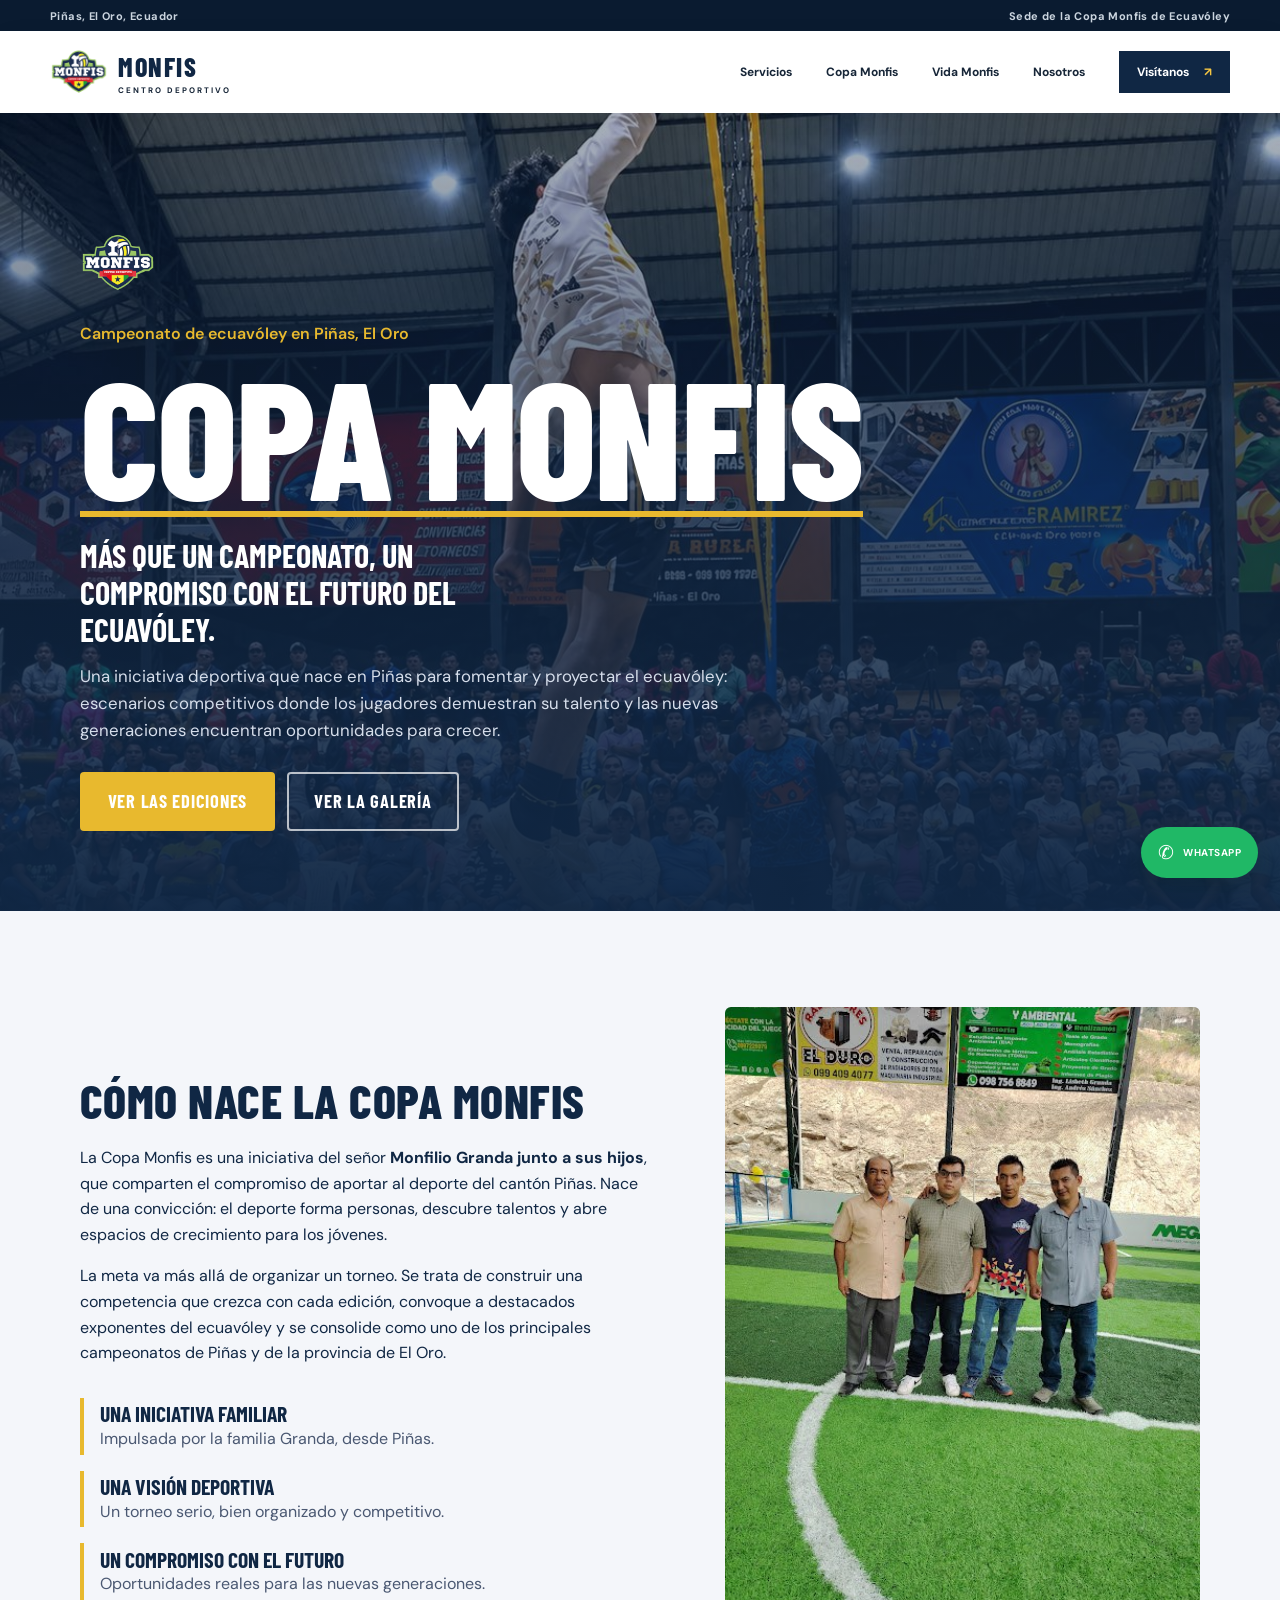
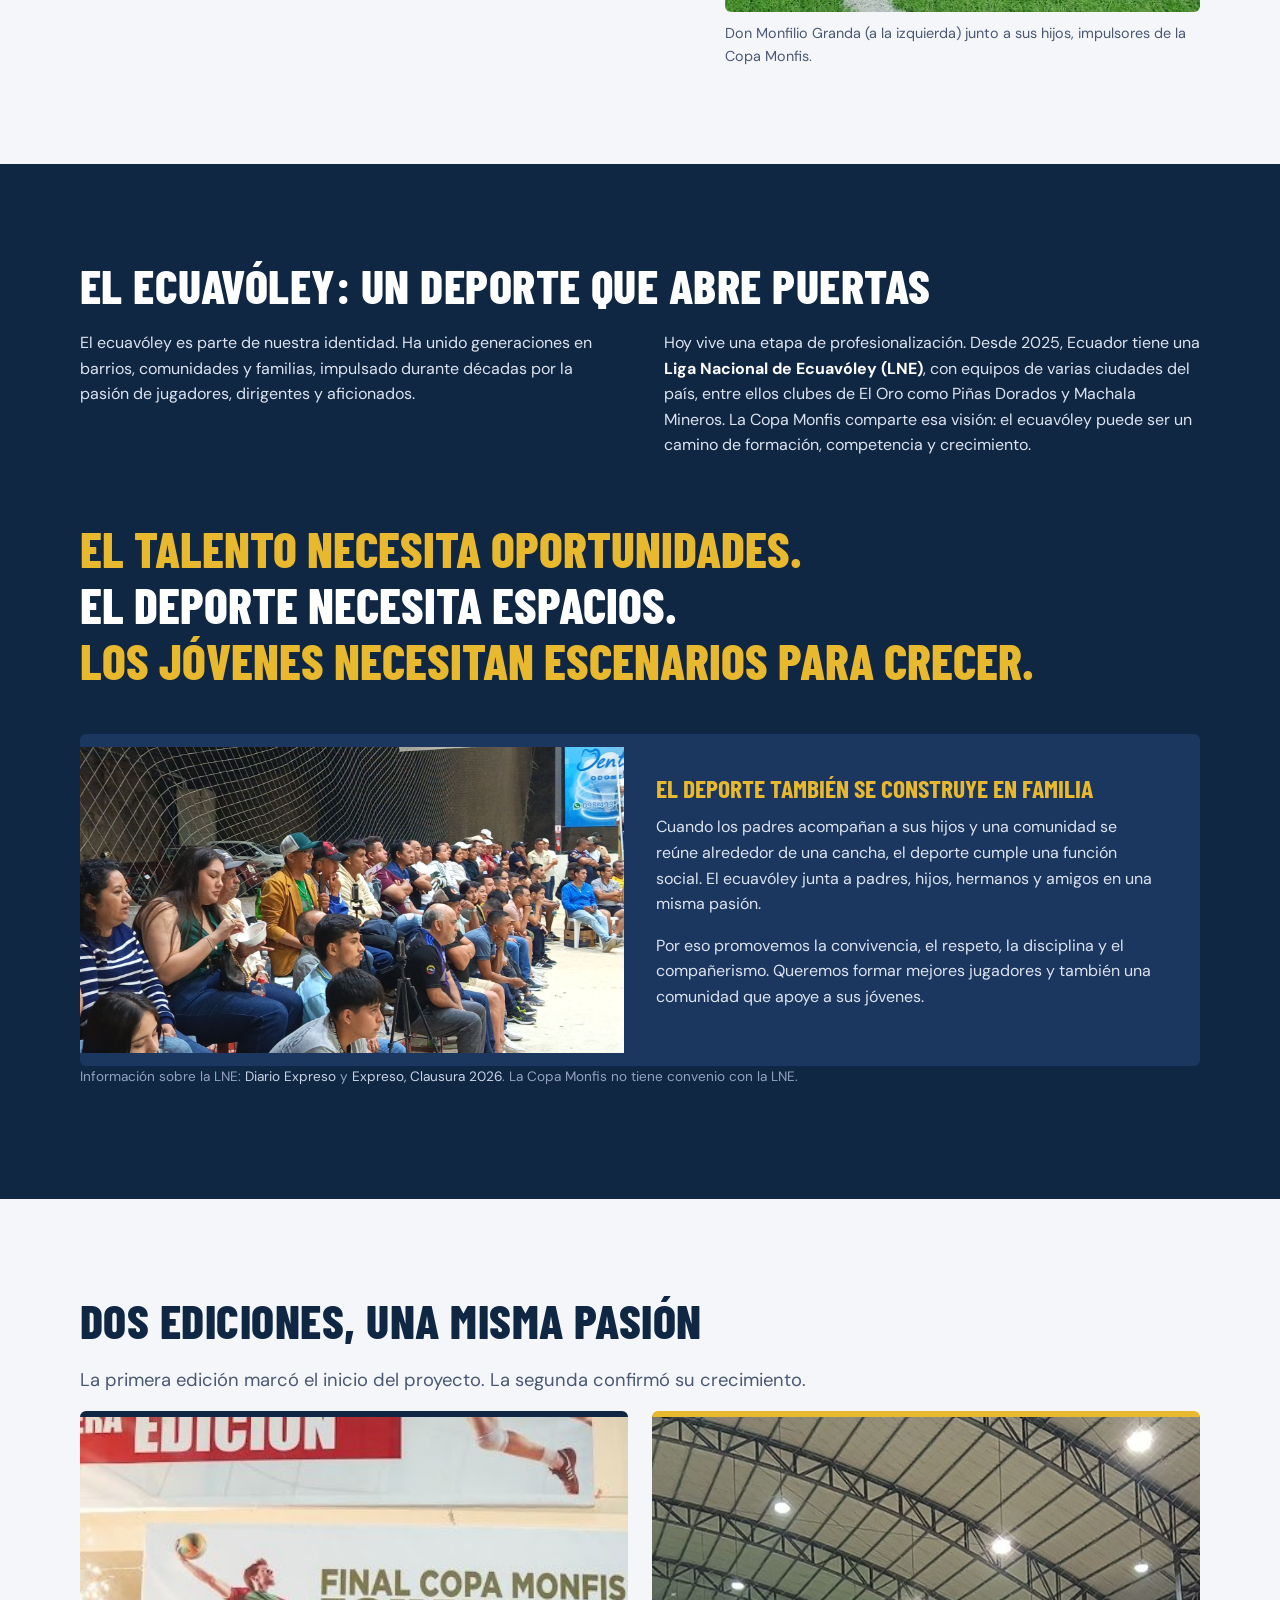
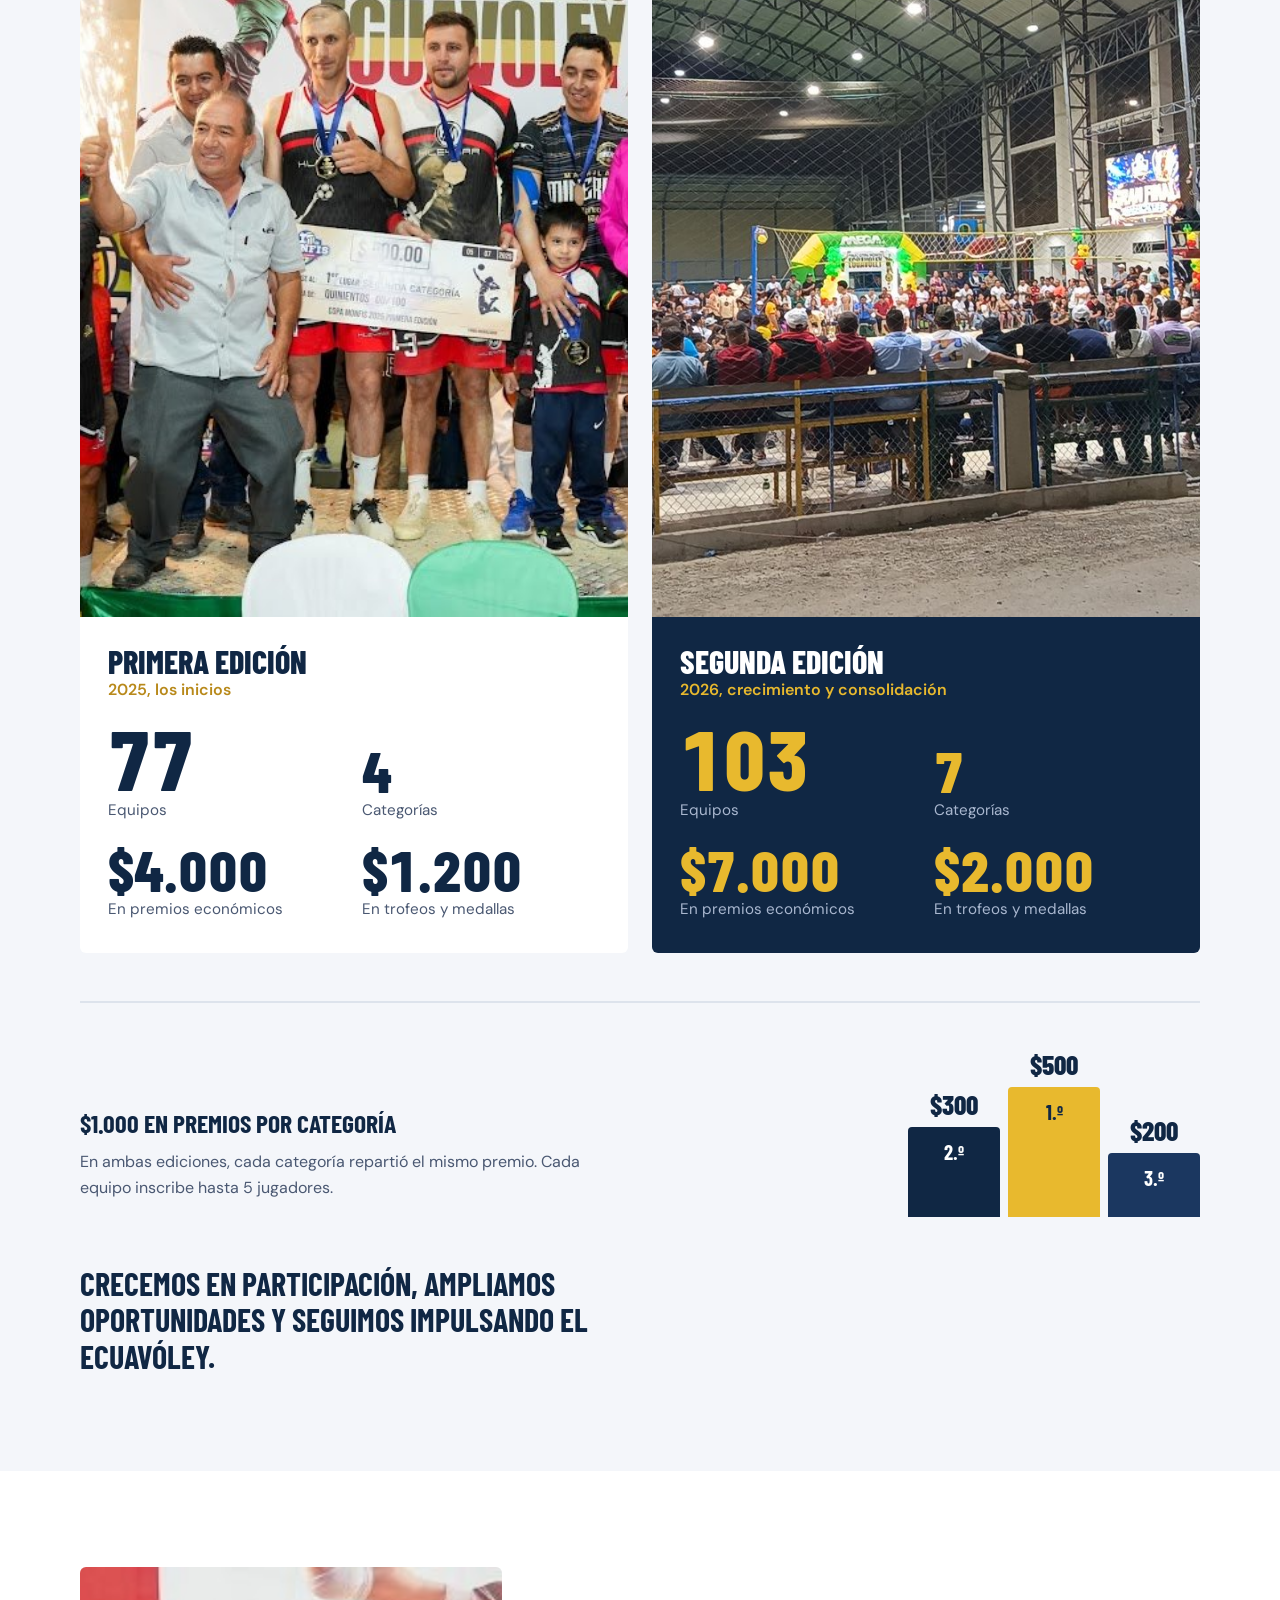
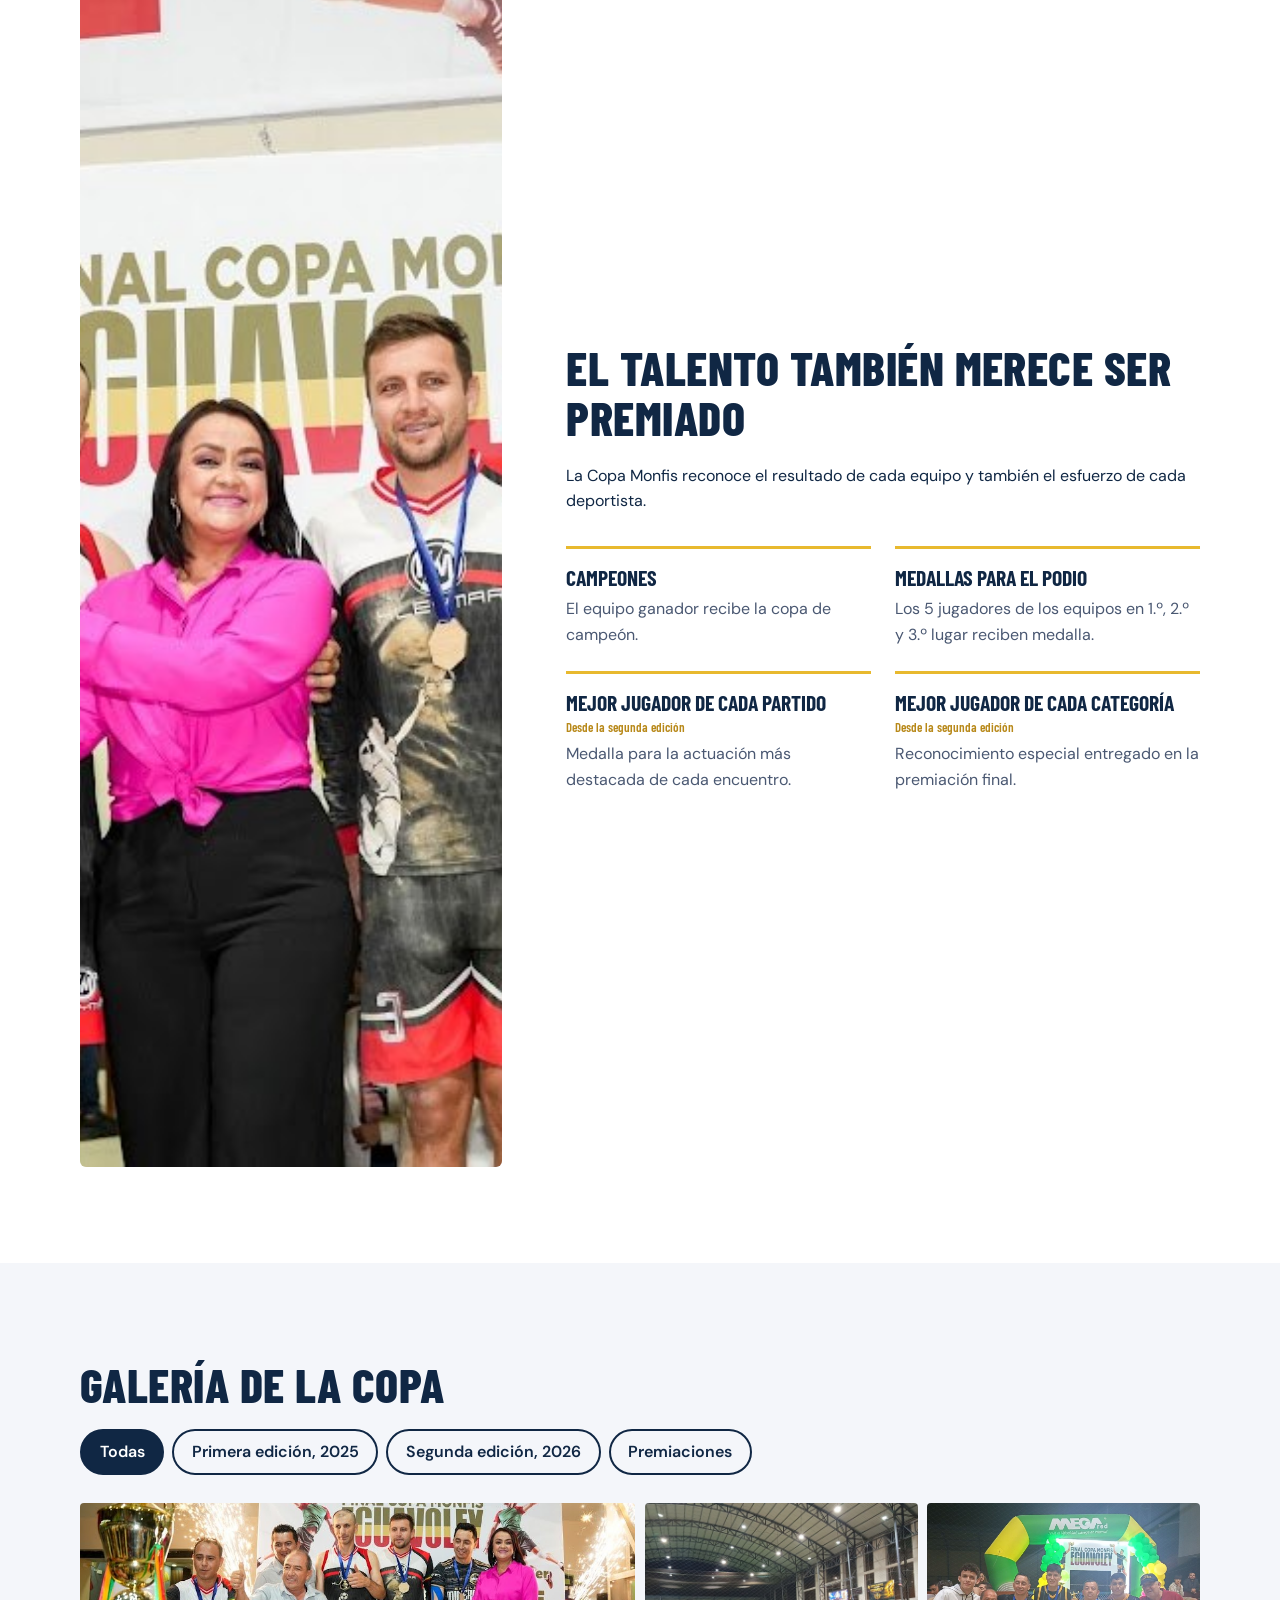
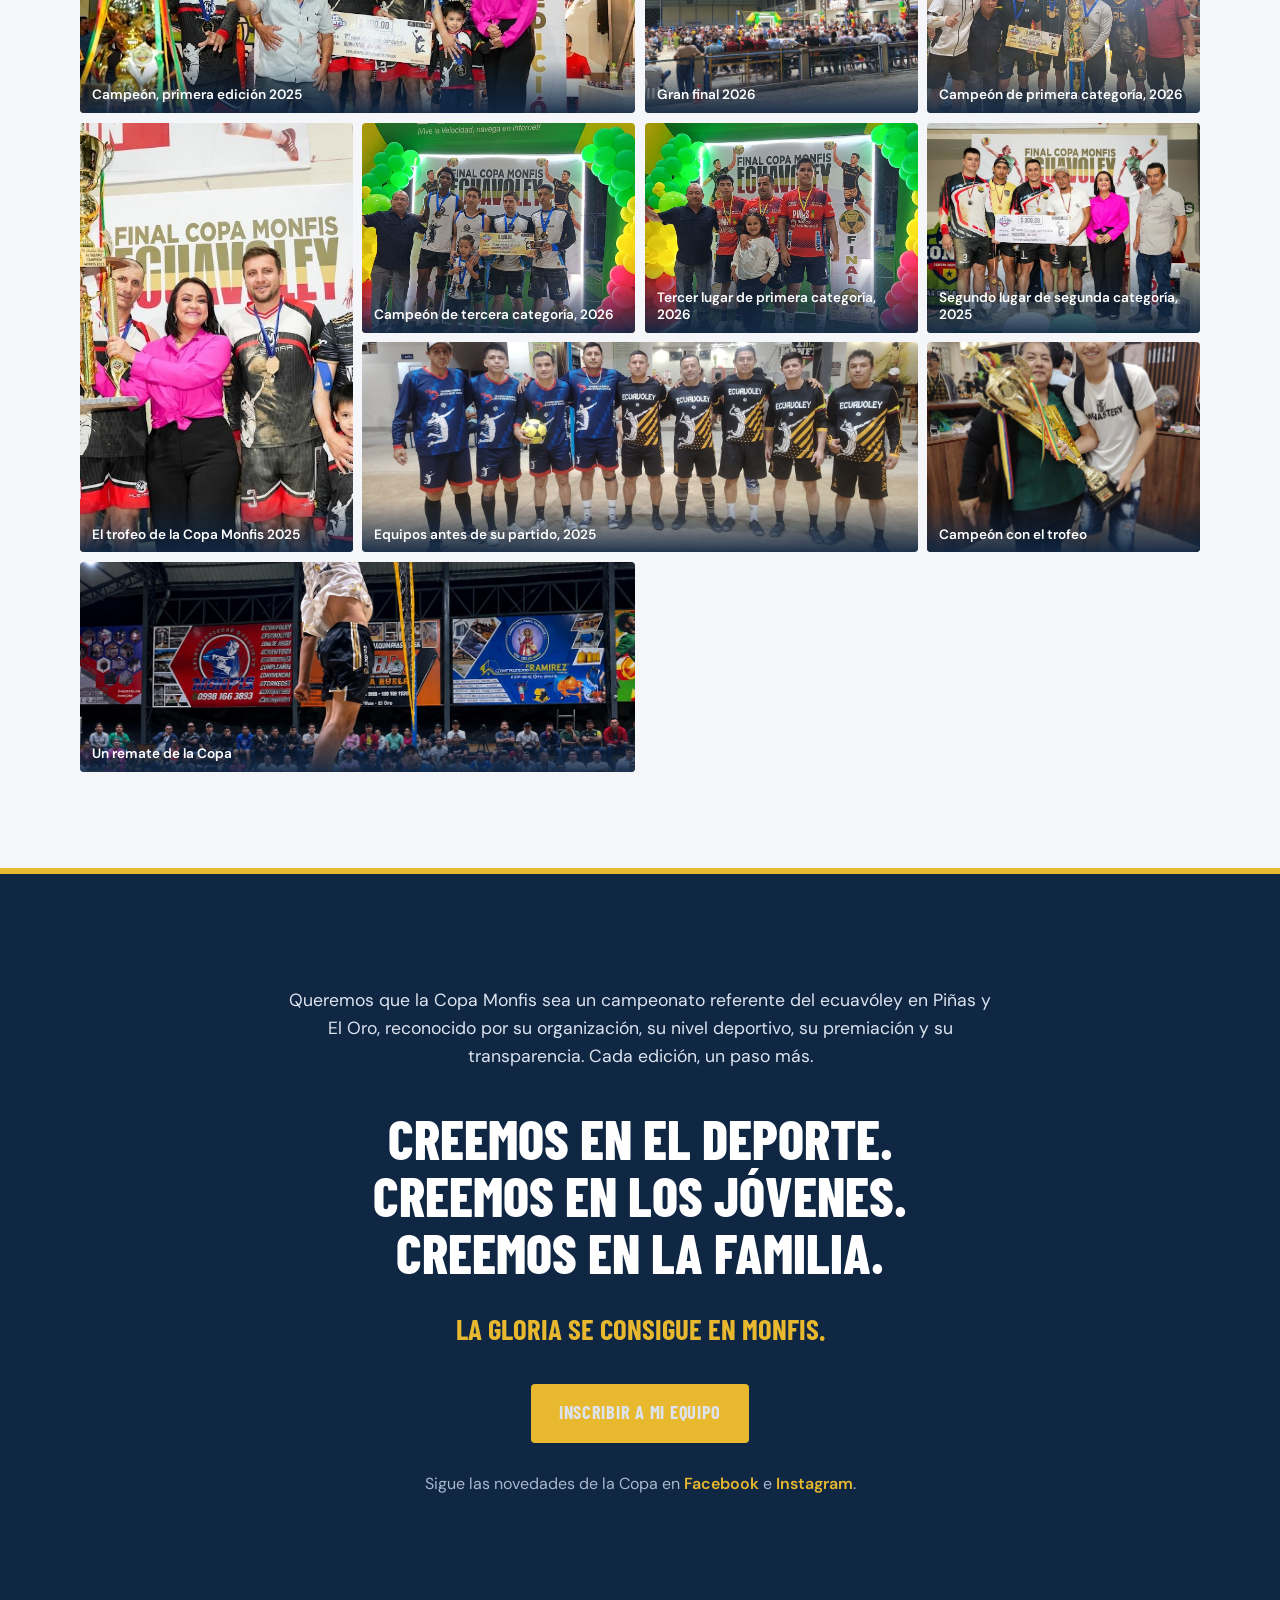
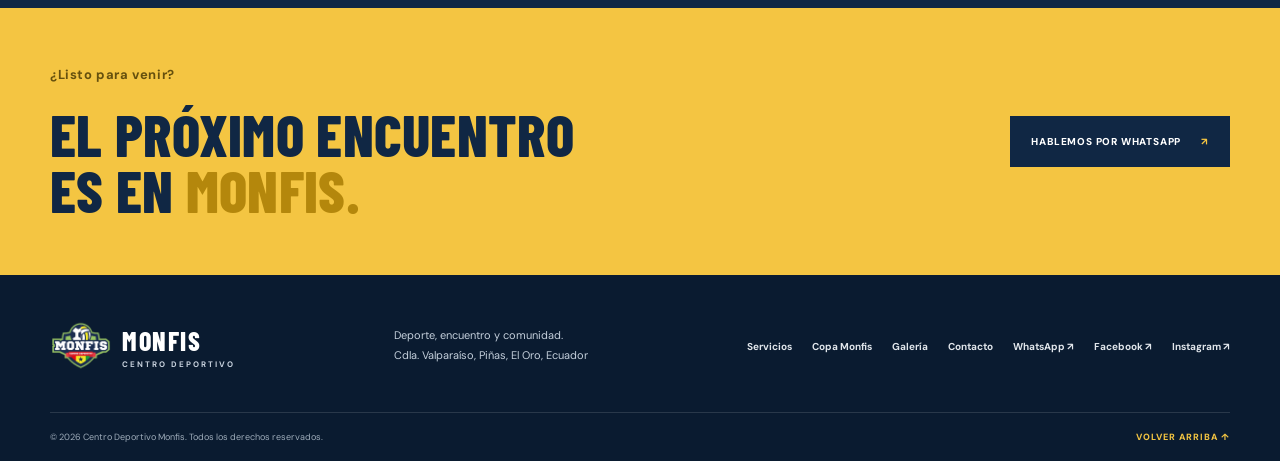
==== commit a842b8d8: "Billar, escuelas, foto familia Granda y redes sociales" ====
--- a/copa-monfis.html
+++ b/copa-monfis.html
@@ -32,7 +32,7 @@
     "url": "https://centrodeportivomonfis.netlify.app/copa-monfis.html",
     "image": "https://centrodeportivomonfis.netlify.app/assets/img/copa-remate.jpg",
     "description": "Campeonato anual de ecuavóley organizado por el Centro Deportivo Monfis en Piñas, El Oro.",
-    "organizer": {"@type": "Organization", "name": "Centro Deportivo Monfis", "url": "https://centrodeportivomonfis.netlify.app/"},
+    "organizer": {"@type": "Organization", "name": "Centro Deportivo Monfis", "url": "https://centrodeportivomonfis.netlify.app/", "sameAs": ["https://www.facebook.com/centrodeportivomonfis/", "https://www.instagram.com/deportivomonfis/"]},
     "location": {"@type": "Place", "name": "Centro Deportivo Monfis", "address": {"@type": "PostalAddress", "streetAddress": "Cdla. Valparaíso", "addressLocality": "Piñas", "addressRegion": "El Oro", "addressCountry": "EC"}}
   }
   </script>
@@ -87,7 +87,8 @@
             </ul>
           </div>
           <figure class="cm-split__media">
-            <img src="assets/img/galeria-dron-cancha.jpg" alt="Vista aérea de la cancha del Centro Deportivo Monfis" loading="lazy" width="1200" height="900">
+            <img src="assets/img/copa-familia-granda.jpg" alt="Don Monfilio Granda, a la izquierda, junto a sus hijos en la cancha sintética del Centro Deportivo Monfis" loading="lazy" width="454" height="605">
+            <figcaption class="cm-caption">Don Monfilio Granda (a la izquierda) junto a sus hijos, impulsores de la Copa Monfis.</figcaption>
           </figure>
         </div>
       </div>
@@ -224,6 +225,7 @@
           <p class="cm-end__creed"><span>Creemos en el deporte.</span> <span>Creemos en los jóvenes.</span> <span>Creemos en la familia.</span></p>
           <p class="cm-end__tagline">La gloria se consigue en Monfis.</p>
           <a class="cm-btn cm-btn--gold" href="https://wa.me/593988308798?text=Hola%20Monfis%2C%20quiero%20inscribir%20a%20mi%20equipo%20en%20la%20pr%C3%B3xima%20Copa%20Monfis%20de%20Ecuav%C3%B3ley." target="_blank" rel="noopener">Inscribir a mi equipo</a>
+          <p class="cm-end__social">Sigue las novedades de la Copa en <a href="https://www.facebook.com/centrodeportivomonfis/" target="_blank" rel="noopener">Facebook</a> e <a href="https://www.instagram.com/deportivomonfis/" target="_blank" rel="noopener">Instagram</a>.</p>
         </div>
       </footer>
 
@@ -243,7 +245,7 @@
 
   </main>
 
-  <footer class="footer"><div class="footer-main wrap"><a class="brand brand-footer" href="index.html"><img class="brand-logo" src="assets/logo-monfis.png" alt="Logotipo del Centro Deportivo Monfis" width="62" height="62"><span class="brand-copy"><strong>MONFIS</strong><small>CENTRO DEPORTIVO</small></span></a><p>Deporte, encuentro y comunidad.<br>Cdla. Valparaíso, Piñas, El Oro, Ecuador</p><div class="footer-links"><a href="index.html#servicios">Servicios</a><a href="copa-monfis.html">Copa Monfis</a><a href="index.html#galeria">Galería</a><a href="index.html#contacto">Contacto</a><a href="https://wa.me/593988308798" target="_blank" rel="noopener">WhatsApp ↗</a></div></div><div class="footer-bottom wrap"><span>© <span id="year">2026</span> Centro Deportivo Monfis. Todos los derechos reservados.</span><a href="#inicio">VOLVER ARRIBA ↑</a></div></footer>
+  <footer class="footer"><div class="footer-main wrap"><a class="brand brand-footer" href="index.html"><img class="brand-logo" src="assets/logo-monfis.png" alt="Logotipo del Centro Deportivo Monfis" width="62" height="62"><span class="brand-copy"><strong>MONFIS</strong><small>CENTRO DEPORTIVO</small></span></a><p>Deporte, encuentro y comunidad.<br>Cdla. Valparaíso, Piñas, El Oro, Ecuador</p><div class="footer-links"><a href="index.html#servicios">Servicios</a><a href="copa-monfis.html">Copa Monfis</a><a href="index.html#galeria">Galería</a><a href="index.html#contacto">Contacto</a><a href="https://wa.me/593988308798" target="_blank" rel="noopener">WhatsApp ↗</a><a href="https://www.facebook.com/centrodeportivomonfis/" target="_blank" rel="noopener">Facebook ↗</a><a href="https://www.instagram.com/deportivomonfis/" target="_blank" rel="noopener">Instagram ↗</a></div></div><div class="footer-bottom wrap"><span>© <span id="year">2026</span> Centro Deportivo Monfis. Todos los derechos reservados.</span><a href="#inicio">VOLVER ARRIBA ↑</a></div></footer>
   <a class="floating-whatsapp" href="https://wa.me/593988308798?text=Hola%20Monfis%2C%20quiero%20informaci%C3%B3n." target="_blank" rel="noopener" aria-label="Escribir a Monfis por WhatsApp"><span>✆</span><b>WHATSAPP</b></a>
 
   <dialog class="lightbox" aria-label="Foto ampliada">
--- a/copa.css
+++ b/copa.css
@@ -131,6 +131,7 @@
 .cm-split__text p { max-width: 62ch; }
 .cm-split__media img { width: 100%; aspect-ratio: 4 / 5; object-fit: cover; border-radius: 6px; }
 .cm-split--rev .cm-split__media img { aspect-ratio: 3 / 4; }
+.cm-caption { margin-top: .6rem; font-size: .9rem; color: var(--cm-muted); }
 
 .cm-pillars { list-style: none; padding: 0; margin: 2rem 0 0; display: grid; gap: 1rem; }
 .cm-pillars li { border-left: 4px solid var(--cm-gold); padding: .2rem 0 .2rem 1rem; color: var(--cm-muted); }
@@ -341,6 +342,9 @@
   margin: 1.5rem 0 2rem !important;
 }
 
+.cm-end__social { margin: 1.75rem 0 0 !important; color: #A9B7CF; }
+.cm-end__social a { color: var(--cm-gold); font-weight: 600; }
+
 @media (prefers-reduced-motion: reduce) {
   .cm *, .cm *::before, .cm *::after { transition: none !important; }
 }
